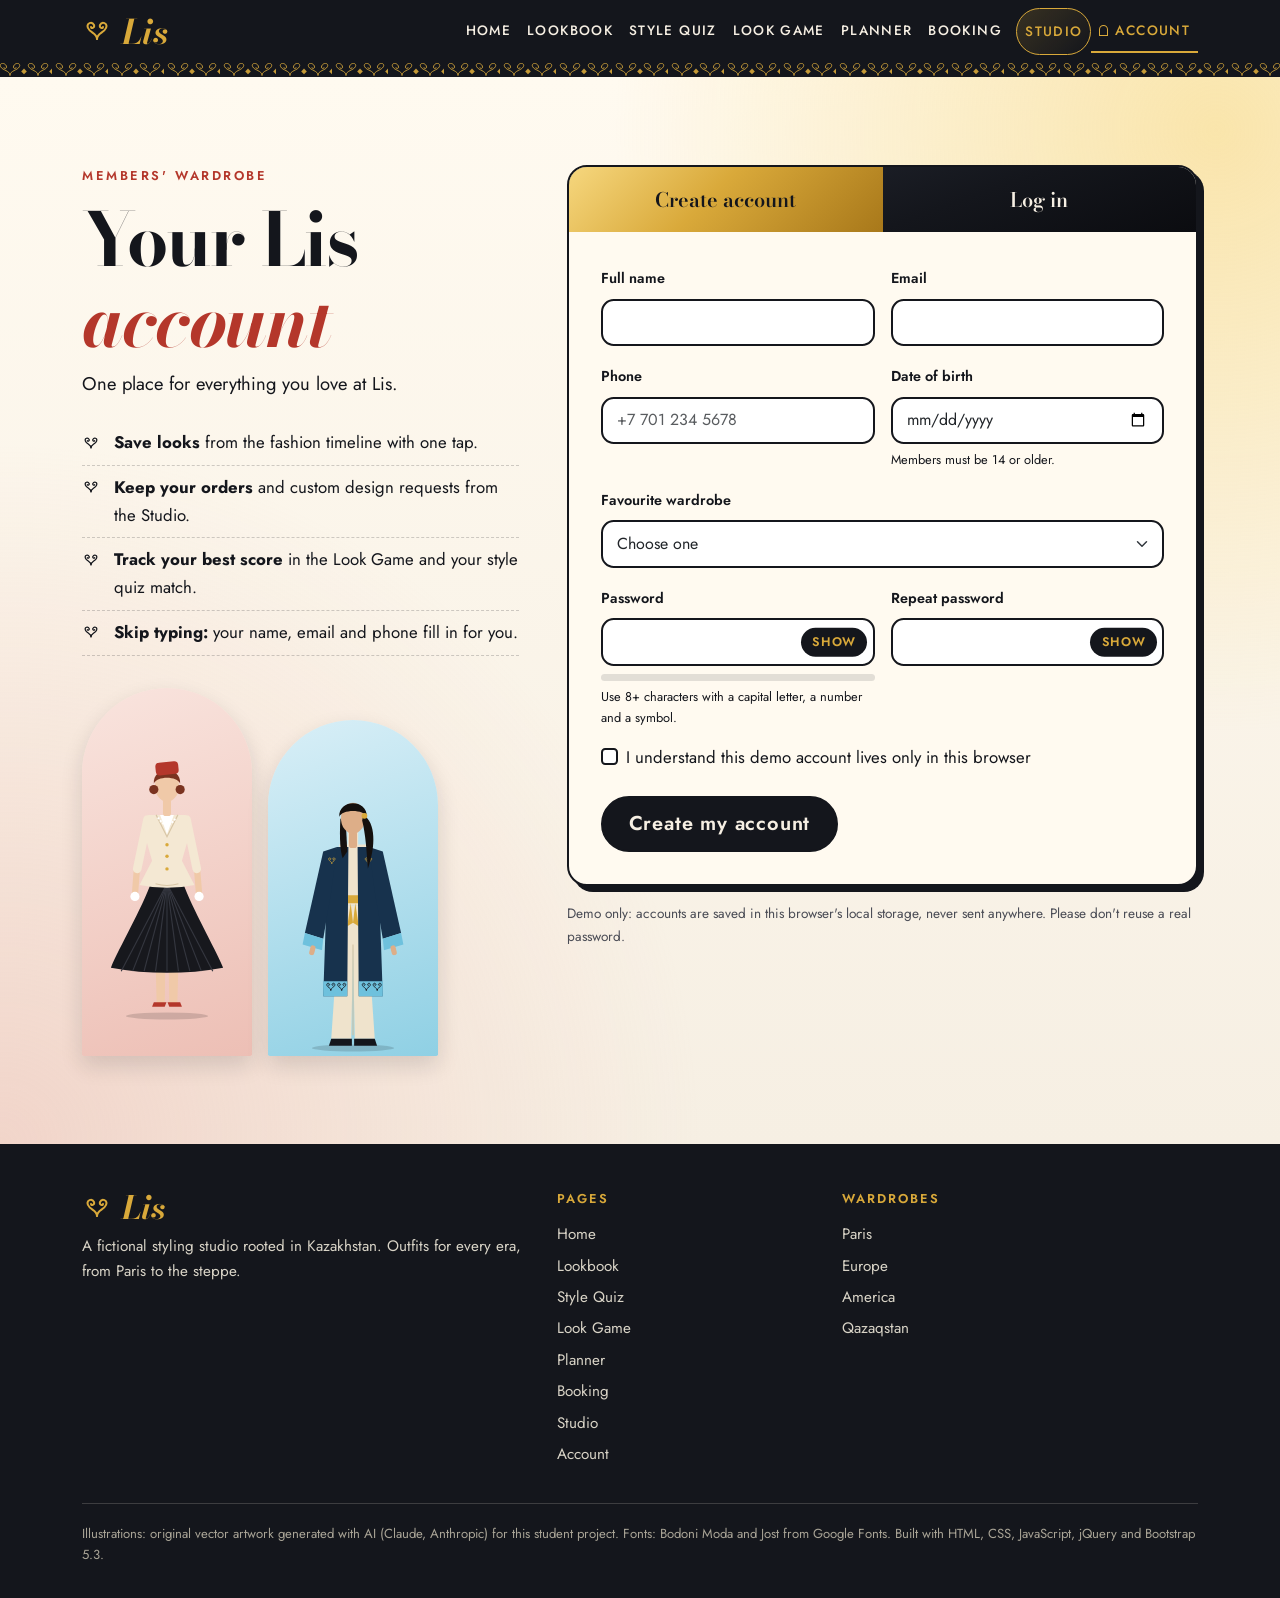
==== account.html @ c4b795a5 "Add files via upload endterm" ====
<!DOCTYPE html>
<html lang="en">
<head>
  <meta charset="UTF-8">
  <meta name="viewport" content="width=device-width, initial-scale=1">
  <title>Lis | Your account</title>
  <meta name="description" content="Create a Lis account to save looks, keep your orders and design requests, and track your best game score.">
  <link rel="icon" href="img/mark-gold.svg" type="image/svg+xml">
  <link rel="preconnect" href="https://fonts.googleapis.com">
  <link rel="preconnect" href="https://fonts.gstatic.com" crossorigin>
  <link href="https://fonts.googleapis.com/css2?family=Bodoni+Moda:ital,opsz,wght@0,6..96,500..800;1,6..96,500..800&family=Jost:wght@400;500;600&display=swap" rel="stylesheet">
  <link href="https://cdn.jsdelivr.net/npm/bootstrap@5.3.3/dist/css/bootstrap.min.css" rel="stylesheet">
  <link href="css/style.css" rel="stylesheet">
  <link href="css/lab.css" rel="stylesheet">
  <link href="css/studio.css" rel="stylesheet">
  <link href="css/account.css" rel="stylesheet">
</head>
<body>
  <a class="skip-link" href="#main">Skip to content</a>
  <header class="site-header">
    <nav class="navbar navbar-expand-xl" aria-label="Main navigation">
      <div class="container">
        <a class="navbar-brand brand" href="index.html" aria-label="Lis, home">
          <img src="img/mark-gold.svg" alt="" width="30" height="20">
          <span>Lis</span>
        </a>
        <button class="navbar-toggler" type="button" data-bs-toggle="collapse" data-bs-target="#siteMenu" aria-controls="siteMenu" aria-expanded="false" aria-label="Toggle navigation">
          <span class="navbar-toggler-icon"></span>
        </button>
        <div class="collapse navbar-collapse" id="siteMenu">
          <ul class="navbar-nav ms-auto">
          <li class="nav-item"><a class="nav-link" href="index.html">Home</a></li>
          <li class="nav-item"><a class="nav-link" href="lookbook.html">Lookbook</a></li>
          <li class="nav-item"><a class="nav-link" href="quiz.html">Style Quiz</a></li>
          <li class="nav-item"><a class="nav-link" href="game.html">Look Game</a></li>
          <li class="nav-item"><a class="nav-link" href="planner.html">Planner</a></li>
          <li class="nav-item"><a class="nav-link" href="booking.html">Booking</a></li>
          <li class="nav-item"><a class="nav-link nav-link--studio" href="studio.html">Studio</a></li>
          <li class="nav-item"><a class="nav-link nav-link--account active" href="account.html" aria-current="page">Account</a></li>
          </ul>
        </div>
      </div>
    </nav>
  </header>

  <main id="main">
    <!-- ============ GUEST VIEW: sign up / log in ============ -->
    <section id="guestView" class="section account-guest" aria-labelledby="guest-title" hidden>
      <div class="container">
        <div class="row gy-5 gx-lg-5 align-items-start">
          <div class="col-12 col-lg-5">
            <p class="eyebrow">Members' wardrobe</p>
            <h1 id="guest-title" class="page-head__title">Your Lis <em>account</em></h1>
            <p class="page-head__lead">One place for everything you love at Lis.</p>
            <ul class="perks">
              <li><strong>Save looks</strong> from the fashion timeline with one tap.</li>
              <li><strong>Keep your orders</strong> and custom design requests from the Studio.</li>
              <li><strong>Track your best score</strong> in the Look Game and your style quiz match.</li>
              <li><strong>Skip typing:</strong> your name, email and phone fill in for you.</li>
            </ul>
            <div class="guest-arches" aria-hidden="true">
              <figure class="arch arch--paris"><img src="img/paris-1950s.svg" alt="" width="220" height="510"></figure>
              <figure class="arch arch--kazakh"><img src="img/kazakh-modern.svg" alt="" width="220" height="510"></figure>
            </div>
          </div>

          <div class="col-12 col-lg-7">
            <div class="auth">
              <div class="auth__tabs" role="tablist" aria-label="Account">
                <button type="button" class="auth__tab is-active" id="tab-signup" role="tab" aria-selected="true" aria-controls="signupPanel">Create account</button>
                <button type="button" class="auth__tab" id="tab-login" role="tab" aria-selected="false" aria-controls="loginPanel" tabindex="-1">Log in</button>
              </div>

              <!-- Sign up -->
              <div id="signupPanel" class="auth__panel" role="tabpanel" aria-labelledby="tab-signup">
                <form id="signupForm" novalidate>
                  <p id="signupSummary" class="error-summary" role="alert" tabindex="-1"></p>
                  <div class="row g-3">
                    <div class="col-12 col-md-6">
                      <label for="suName" class="form-label">Full name</label>
                      <input id="suName" type="text" class="form-control" autocomplete="name" aria-describedby="suName-error">
                      <p id="suName-error" class="field-error"></p>
                    </div>
                    <div class="col-12 col-md-6">
                      <label for="suEmail" class="form-label">Email</label>
                      <input id="suEmail" type="email" class="form-control" autocomplete="email" aria-describedby="suEmail-error">
                      <p id="suEmail-error" class="field-error"></p>
                    </div>
                    <div class="col-12 col-md-6">
                      <label for="suPhone" class="form-label">Phone</label>
                      <input id="suPhone" type="tel" class="form-control" placeholder="+7 701 234 5678" autocomplete="tel" aria-describedby="suPhone-error">
                      <p id="suPhone-error" class="field-error"></p>
                    </div>
                    <div class="col-12 col-md-6">
                      <label for="suBirth" class="form-label">Date of birth</label>
                      <input id="suBirth" type="date" class="form-control" autocomplete="bday" aria-describedby="suBirth-hint suBirth-error">
                      <p id="suBirth-hint" class="field-hint">Members must be 14 or older.</p>
                      <p id="suBirth-error" class="field-error"></p>
                    </div>
                    <div class="col-12">
                      <label for="suWardrobe" class="form-label">Favourite wardrobe</label>
                      <select id="suWardrobe" class="form-select" aria-describedby="suWardrobe-error">
                        <option value="">Choose one</option>
                        <option value="paris">Paris</option>
                        <option value="europe">Europe</option>
                        <option value="america">America</option>
                        <option value="kazakh">Qazaqstan</option>
                      </select>
                      <p id="suWardrobe-error" class="field-error"></p>
                    </div>
                    <div class="col-12 col-md-6">
                      <label for="suPassword" class="form-label">Password</label>
                      <div class="pw">
                        <input id="suPassword" type="password" class="form-control" autocomplete="new-password" aria-describedby="pwMeterText suPassword-error">
                        <button type="button" class="pw__toggle" data-toggle-pw="suPassword" aria-label="Show password" aria-pressed="false">Show</button>
                      </div>
                      <div class="meter" aria-hidden="true"><span class="meter__bar" id="pwMeter"></span></div>
                      <p class="field-hint" id="pwMeterText">Use 8+ characters with a capital letter, a number and a symbol.</p>
                      <p id="suPassword-error" class="field-error"></p>
                    </div>
                    <div class="col-12 col-md-6">
                      <label for="suConfirm" class="form-label">Repeat password</label>
                      <div class="pw">
                        <input id="suConfirm" type="password" class="form-control" autocomplete="new-password" aria-describedby="suConfirm-error">
                        <button type="button" class="pw__toggle" data-toggle-pw="suConfirm" aria-label="Show repeated password" aria-pressed="false">Show</button>
                      </div>
                      <p id="suConfirm-error" class="field-error"></p>
                    </div>
                    <div class="col-12">
                      <div class="form-check">
                        <input id="suTerms" type="checkbox" class="form-check-input" aria-describedby="suTerms-error">
                        <label for="suTerms" class="form-check-label">I understand this demo account lives only in this browser</label>
                      </div>
                      <p id="suTerms-error" class="field-error"></p>
                    </div>
                  </div>
                  <button type="submit" class="btn btn-lis btn-lis--shine btn-lg quiz__submit">Create my account</button>
                </form>
              </div>

              <!-- Log in -->
              <div id="loginPanel" class="auth__panel" role="tabpanel" aria-labelledby="tab-login" hidden>
                <form id="loginForm" novalidate>
                  <div class="mb-3">
                    <label for="liEmail" class="form-label">Email</label>
                    <input id="liEmail" type="email" class="form-control" autocomplete="email" aria-describedby="liEmail-error">
                    <p id="liEmail-error" class="field-error"></p>
                  </div>
                  <div class="mb-3">
                    <label for="liPassword" class="form-label">Password</label>
                    <div class="pw">
                      <input id="liPassword" type="password" class="form-control" autocomplete="current-password" aria-describedby="liPassword-error">
                      <button type="button" class="pw__toggle" data-toggle-pw="liPassword" aria-label="Show password" aria-pressed="false">Show</button>
                    </div>
                    <p id="liPassword-error" class="field-error"></p>
                  </div>
                  <button type="submit" class="btn btn-lis btn-lg">Log in</button>
                  <p class="field-hint mt-3 mb-0">No account yet? <button type="button" class="link-btn" id="toSignup">Create one in a minute</button>.</p>
                </form>
              </div>
            </div>
            <p class="demo-note">Demo only: accounts are saved in this browser's local storage, never sent anywhere. Please don't reuse a real password.</p>
          </div>
        </div>
      </div>
    </section>

    <!-- ============ MEMBER VIEW: dashboard ============ -->
    <div id="memberView" hidden>
      <section class="page-head member-head">
        <div class="container">
          <div class="row align-items-end gy-4">
            <div class="col-12 col-md-8">
              <p class="eyebrow" id="memberSince"></p>
              <h1 class="page-head__title">Salem, <em id="memberName"></em></h1>
              <p class="page-head__lead" id="memberLead"></p>
            </div>
            <div class="col-12 col-md-4 text-md-end">
              <button type="button" class="btn btn-lis-outline" id="logoutBtn">Log out</button>
            </div>
          </div>
          <ul class="stats" id="stats" aria-label="Your numbers"></ul>
        </div>
      </section>

      <section class="section section--flush" aria-labelledby="saved-title">
        <div class="container">
          <header class="section__head d-flex flex-wrap justify-content-between align-items-end gap-3">
            <div>
              <p class="eyebrow">Saved looks</p>
              <h2 id="saved-title" class="section__title">Your wardrobe board</h2>
            </div>
            <a class="btn btn-lis-outline" href="lookbook.html#timeline">Find more looks</a>
          </header>
          <div id="savedGrid" class="row row-cols-2 row-cols-md-3 row-cols-xl-4 g-3 g-md-4"></div>
          <div id="savedEmpty" class="empty-state" hidden>
            <img src="img/ornament-ink.svg" alt="" width="120" height="14">
            <h3 class="empty-state__title">No saved looks yet</h3>
            <p>Tap &ldquo;Save look&rdquo; on any card in the fashion timeline and it lands here.</p>
            <a class="btn btn-lis" href="lookbook.html#timeline">Open the timeline</a>
          </div>
        </div>
      </section>

      <section class="section section--tint" aria-labelledby="history-title">
        <div class="container">
          <header class="section__head">
            <p class="eyebrow">Studio history</p>
            <h2 id="history-title" class="section__title">Orders and design requests</h2>
          </header>
          <div class="row gy-4 gx-lg-5">
            <div class="col-12 col-lg-6">
              <h3 class="list-title">Orders <span class="column__count" id="ordersCount">0</span></h3>
              <ul class="records" id="ordersList"></ul>
              <p class="records__empty" id="ordersEmpty">No orders yet. <a href="studio.html#shop">Visit the Studio shop</a>.</p>
            </div>
            <div class="col-12 col-lg-6">
              <h3 class="list-title">Design requests <span class="column__count" id="requestsCount">0</span></h3>
              <ul class="records" id="requestsList"></ul>
              <p class="records__empty" id="requestsEmpty">No design requests yet. <a href="studio.html#commission">Commission a piece</a>.</p>
            </div>
          </div>
        </div>
      </section>

      <section class="section" aria-labelledby="profile-title">
        <div class="container">
          <div class="row gy-4 gx-lg-5">
            <div class="col-12 col-lg-5">
              <p class="eyebrow">Profile</p>
              <h2 id="profile-title" class="section__title">Your details</h2>
              <p>These fill in the Studio forms for you. Your email is your login and cannot be changed.</p>
            </div>
            <div class="col-12 col-lg-7">
              <form id="profileForm" class="quiz" novalidate>
                <div class="row g-3">
                  <div class="col-12 col-md-6">
                    <label for="pfName" class="form-label">Full name</label>
                    <input id="pfName" type="text" class="form-control" autocomplete="name" aria-describedby="pfName-error">
                    <p id="pfName-error" class="field-error"></p>
                  </div>
                  <div class="col-12 col-md-6">
                    <label for="pfEmail" class="form-label">Email</label>
                    <input id="pfEmail" type="email" class="form-control" readonly>
                  </div>
                  <div class="col-12 col-md-6">
                    <label for="pfPhone" class="form-label">Phone</label>
                    <input id="pfPhone" type="tel" class="form-control" autocomplete="tel" aria-describedby="pfPhone-error">
                    <p id="pfPhone-error" class="field-error"></p>
                  </div>
                  <div class="col-12 col-md-6">
                    <label for="pfWardrobe" class="form-label">Favourite wardrobe</label>
                    <select id="pfWardrobe" class="form-select" aria-describedby="pfWardrobe-error">
                      <option value="paris">Paris</option>
                      <option value="europe">Europe</option>
                      <option value="america">America</option>
                      <option value="kazakh">Qazaqstan</option>
                    </select>
                    <p id="pfWardrobe-error" class="field-error"></p>
                  </div>
                </div>
                <button type="submit" class="btn btn-lis quiz__submit">Save changes</button>
                <p id="profileSaved" class="form-success" role="status"></p>
              </form>
            </div>
          </div>
        </div>
      </section>
    </div>
  </main>

  <footer class="site-footer">
    <div class="container">
      <div class="row g-4">
        <div class="col-12 col-md-5">
          <p class="footer-brand"><img src="img/mark-gold.svg" alt="" width="30" height="20"> Lis</p>
          <p class="footer-text">A fictional styling studio rooted in Kazakhstan. Outfits for every era, from Paris to the steppe.</p>
        </div>
        <div class="col-6 col-md-3">
          <h2 class="footer-title">Pages</h2>
          <ul class="footer-links"><li><a href="index.html">Home</a></li><li><a href="lookbook.html">Lookbook</a></li><li><a href="quiz.html">Style Quiz</a></li><li><a href="game.html">Look Game</a></li><li><a href="planner.html">Planner</a></li><li><a href="booking.html">Booking</a></li><li><a href="studio.html">Studio</a></li><li><a href="account.html">Account</a></li></ul>
        </div>
        <div class="col-6 col-md-4">
          <h2 class="footer-title">Wardrobes</h2>
          <ul class="footer-links">
            <li><a href="lookbook.html#paris">Paris</a></li>
            <li><a href="lookbook.html#europe">Europe</a></li>
            <li><a href="lookbook.html#america">America</a></li>
            <li><a href="lookbook.html#kazakh">Qazaqstan</a></li>
          </ul>
        </div>
      </div>
      <p class="footer-credits">Illustrations: original vector artwork generated with AI (Claude, Anthropic) for this student project. Fonts: Bodoni Moda and Jost from Google Fonts. Built with HTML, CSS, JavaScript, jQuery and Bootstrap 5.3.</p>
    </div>
  </footer>
  <script src="https://code.jquery.com/jquery-3.7.1.min.js"></script>
  <script src="https://cdn.jsdelivr.net/npm/bootstrap@5.3.3/dist/js/bootstrap.bundle.min.js"></script>
  <script src="js/site.js"></script>
  <script src="js/validate.js"></script>
  <script src="js/looks-data.js"></script>
  <script src="js/account.js"></script>
</body>
</html>
---- css/style.css ----
:root {
  --ink: #14161c;
  --paper: #f6efe3;
  --cream: #fffaf0;
  --gold: #d9a93a;
  --gold-deep: #b98a1e;
  --sky: #6ec1dd;
  --red: #b4372b;
  --paris: #edbfb5;
  --paris-tint: #f9e4de;
  --europe: #c9c5e6;
  --europe-tint: #e8e6f6;
  --america: #f2c75c;
  --america-tint: #fbeab8;
  --kazakh: #8fd0e4;
  --kazakh-tint: #d9eff7;
  --font-display: "Bodoni Moda", Georgia, "Times New Roman", serif;
  --font-body: "Jost", system-ui, -apple-system, "Segoe UI", sans-serif;
  --radius: 1.25rem;
  --shadow: 0 0.6rem 1.4rem rgba(20, 22, 28, 0.14);
  --header-h: 4.4rem;
}

html {
  scroll-behavior: smooth;
  scroll-padding-top: var(--header-h);
}

body {
  margin: 0;
  background: var(--paper);
  color: var(--ink);
  font-family: var(--font-body);
  font-size: 1.05rem;
  line-height: 1.65;
  overflow-x: hidden;
}

img {
  max-width: 100%;
  height: auto;
}

h1, h2, h3, h4 {
  color: inherit;
  font-family: var(--font-display);
  line-height: 1.1;
  font-weight: 600;
}

.skip-link {
  position: absolute;
  left: -999px;
  top: 0;
  z-index: 100;
  background: var(--gold);
  color: var(--ink);
  padding: 0.6rem 1rem;
}

.skip-link:focus {
  left: 0;
}

.site-header {
  position: sticky;
  top: 0;
  z-index: 50;
  background: var(--ink);
}

.site-header::after {
  content: "";
  display: block;
  height: 14px;
  background: url("../img/ornament-gold.svg") repeat-x center / auto 14px;
  opacity: 0.9;
}

.navbar {
  padding-block: 0.5rem;
}

.brand {
  display: flex;
  align-items: center;
  gap: 0.6rem;
  color: var(--gold);
  font-family: var(--font-display);
  font-size: 2.1rem;
  font-weight: 700;
  font-style: italic;
  line-height: 1;
  text-decoration: none;
}

.brand:hover {
  color: #f0c85a;
}

.navbar-toggler {
  border: 1px solid rgba(246, 239, 227, 0.45);
  padding: 0.35rem 0.6rem;
}

.navbar-toggler:focus {
  box-shadow: 0 0 0 0.2rem rgba(217, 169, 58, 0.5);
}

.navbar-toggler-icon {
  filter: invert(1);
}

.navbar .nav-link {
  color: var(--paper);
  font-weight: 500;
  font-size: 0.85rem;
  letter-spacing: 0.1em;
  text-transform: uppercase;
  padding: 0.7rem 0;
}

.navbar .nav-link:hover,
.navbar .nav-link.active {
  color: var(--gold);
}

.btn-lis,
.btn-lis-outline {
  border-radius: 999px;
  padding: 0.7rem 1.6rem;
  font-weight: 600;
  letter-spacing: 0.04em;
  transition: transform 0.2s, background 0.2s, color 0.2s, border-color 0.2s;
}

.btn-lis {
  background: var(--ink);
  border: 2px solid var(--ink);
  color: var(--paper);
}

.btn-lis:hover,
.btn-lis:focus-visible {
  background: var(--red);
  border-color: var(--red);
  color: #fff;
  transform: translateY(-2px);
}

.btn-lis--gold {
  background: var(--gold);
  border-color: var(--gold);
  color: var(--ink);
}

.btn-lis--gold:hover,
.btn-lis--gold:focus-visible {
  background: var(--paper);
  border-color: var(--paper);
  color: var(--ink);
}

.btn-lis-outline {
  background: transparent;
  border: 2px solid var(--ink);
  color: var(--ink);
}

.btn-lis-outline:hover {
  background: var(--ink);
  border-color: var(--ink);
  color: var(--gold);
}

.btn-check:checked + .btn-lis-outline {
  background: var(--ink);
  border-color: var(--ink);
  color: var(--gold);
}

.btn-check:focus-visible + .btn-lis-outline {
  outline: 3px solid var(--gold);
  outline-offset: 2px;
}

.eyebrow {
  margin-bottom: 0.8rem;
  color: var(--red);
  font-size: 0.8rem;
  font-weight: 600;
  letter-spacing: 0.2em;
  text-transform: uppercase;
}

.eyebrow--gold {
  color: var(--gold);
}

.hero {
  padding-block: 2.5rem 3rem;
  overflow: hidden;
  background:
    radial-gradient(circle at 88% 18%, #fbe3a8 0, transparent 38%),
    radial-gradient(circle at 4% 92%, #dcecf3 0, transparent 40%),
    var(--paper);
}

.hero__grid {
  display: grid;
  gap: 2rem;
}

.hero__title {
  margin-bottom: 1.2rem;
  font-size: clamp(2.7rem, 11vw, 5.6rem);
  font-weight: 700;
  letter-spacing: -0.02em;
}

.hero__title em {
  color: var(--red);
  font-style: italic;
}

.hero__lead {
  max-width: 34rem;
  font-size: 1.15rem;
}

.hero__actions {
  display: flex;
  flex-wrap: wrap;
  gap: 0.8rem;
  margin-top: 1.6rem;
}

.hero__stack {
  display: flex;
  align-items: flex-end;
  justify-content: center;
  padding-block: 1.5rem 0.5rem;
}

.hero__card {
  --lift: 1.2rem;
  flex: 0 1 36%;
  margin-inline: -0.7rem;
  animation: drift 6s ease-in-out infinite;
}

.hero__card--left {
  rotate: -6deg;
  translate: 0 var(--lift);
  animation-delay: -2s;
}

.hero__card--mid {
  --lift: 0rem;
  flex-basis: 42%;
  z-index: 2;
  animation-delay: -4s;
}

.hero__card--right {
  rotate: 6deg;
  translate: 0 var(--lift);
}

@keyframes drift {
  0%, 100% { translate: 0 var(--lift); }
  50% { translate: 0 calc(var(--lift) - 0.7rem); }
}

.arch {
  --panel: var(--paris);
  position: relative;
  display: block;
  margin: 0;
  padding: 10% 5% 0;
  overflow: hidden;
  background: var(--panel);
  border-radius: 999px 999px var(--radius) var(--radius);
  box-shadow: var(--shadow);
}

.arch img {
  display: block;
  width: 100%;
  height: auto;
  transition: transform 0.35s ease;
}

.arch--paris { --panel: var(--paris); }
.arch--europe { --panel: var(--europe); }
.arch--america { --panel: var(--america); }
.arch--kazakh { --panel: var(--kazakh); }

.sticker {
  display: none;
  position: absolute;
  left: 50%;
  bottom: 0.6rem;
  translate: -50% 0;
  padding: 0.25rem 0.7rem;
  background: var(--ink);
  border-radius: 999px;
  color: var(--paper);
  font-size: 0.62rem;
  letter-spacing: 0.12em;
  text-transform: uppercase;
  white-space: nowrap;
}

.ticker {
  overflow: hidden;
  background: var(--ink);
  border-block: 3px solid var(--gold);
  color: var(--paper);
}

.ticker__track {
  display: flex;
  align-items: center;
  width: max-content;
  padding-block: 0.8rem;
  animation: ticker 45s linear infinite;
}

.ticker__track > * {
  flex: none;
  margin-right: 1.6rem;
}

.ticker span {
  font-family: var(--font-display);
  font-size: 1.6rem;
  font-style: italic;
  letter-spacing: 0.12em;
  text-transform: uppercase;
  white-space: nowrap;
}

.ticker img {
  width: 30px;
  height: 20px;
}

@keyframes ticker {
  to { translate: -50% 0; }
}

.section {
  padding-block: clamp(3rem, 7vw, 5.5rem);
}

.section--tint {
  background: var(--cream);
  border-block: 1px solid rgba(20, 22, 28, 0.08);
}

.section--flush {
  padding-top: 0;
}

.section__head {
  margin-bottom: 2rem;
}

.section__title {
  font-size: clamp(2rem, 6vw, 3.2rem);
  font-weight: 700;
}

.wardrobe {
  height: 100%;
  background: transparent;
  border: 0;
}

.wardrobe .card-body {
  padding: 1.2rem 0.2rem 0;
}

.wardrobe__title {
  font-size: 1.7rem;
  font-weight: 700;
}

.wardrobe__text {
  color: #3b3d46;
  font-size: 1rem;
}

.wardrobe__link {
  border-bottom: 2px solid var(--gold);
  color: var(--ink);
  font-weight: 600;
  text-decoration: none;
}

.wardrobe__link:hover {
  border-color: var(--red);
  color: var(--red);
}

.wardrobe:hover .arch img,
.look:hover .arch img {
  transform: translateY(-8px) scale(1.04);
}

.steps {
  display: grid;
  gap: 1.4rem;
  margin: 0;
  padding: 0;
  list-style: none;
  counter-reset: step;
}

.steps__item {
  counter-increment: step;
  padding: 1.6rem;
  background: var(--paper);
  border: 2px solid var(--ink);
  border-radius: var(--radius);
  transition: transform 0.25s, box-shadow 0.25s;
}

.steps__item::before {
  content: counter(step, decimal-leading-zero);
  display: block;
  margin-bottom: 0.6rem;
  color: var(--red);
  font-family: var(--font-display);
  font-size: 3.4rem;
  font-weight: 700;
  line-height: 1;
}

.steps__item:hover {
  transform: translate(-4px, -4px);
  box-shadow: 6px 6px 0 var(--ink);
}

.steps__item h3 {
  font-size: 1.5rem;
}

.steps__item p {
  margin: 0;
}

.spotlight {
  position: relative;
  padding-block: clamp(4rem, 9vw, 7rem);
  background: var(--ink);
  color: var(--paper);
}

.spotlight::before,
.spotlight::after {
  content: "";
  position: absolute;
  left: 0;
  right: 0;
  height: 22px;
  background: url("../img/ornament-gold.svg") repeat-x center / auto 22px;
}

.spotlight::before { top: 0.8rem; }
.spotlight::after { bottom: 0.8rem; }

.spotlight__title {
  margin-bottom: 1rem;
  color: var(--gold);
  font-size: clamp(2rem, 6vw, 3.4rem);
  font-weight: 700;
}

.spotlight__figs {
  display: flex;
  justify-content: center;
  gap: 1rem;
}

.spotlight__figs .arch {
  flex: 1 1 0;
  max-width: 230px;
}

.spotlight__figs .arch:nth-child(2) {
  margin-top: 2.2rem;
}

.cta {
  padding-block: clamp(3rem, 7vw, 5rem);
  background: var(--sky);
  text-align: center;
}

.cta__title {
  font-size: clamp(2rem, 6vw, 3.4rem);
  font-weight: 700;
}

.cta__text {
  max-width: 30rem;
  margin: 0.8rem auto 1.6rem;
}

.site-footer {
  padding-block: 3rem 2rem;
  background: var(--ink);
  color: #d9d4c7;
  font-size: 0.95rem;
}

.footer-brand {
  display: flex;
  align-items: center;
  gap: 0.6rem;
  margin-bottom: 0.6rem;
  color: var(--gold);
  font-family: var(--font-display);
  font-size: 2rem;
  font-style: italic;
  font-weight: 700;
  line-height: 1;
}

.footer-title {
  margin-bottom: 0.8rem;
  color: var(--gold);
  font-family: var(--font-body);
  font-size: 0.8rem;
  font-weight: 600;
  letter-spacing: 0.16em;
  text-transform: uppercase;
}

.footer-links {
  margin: 0;
  padding: 0;
  list-style: none;
}

.footer-links a {
  display: inline-block;
  padding: 0.2rem 0;
  color: #d9d4c7;
  text-decoration: none;
}

.footer-links a:hover {
  color: var(--gold);
}

.footer-credits {
  margin: 2rem 0 0;
  padding-top: 1.2rem;
  border-top: 1px solid rgba(246, 239, 227, 0.18);
  color: #a9a496;
  font-size: 0.82rem;
}

.page-head {
  padding-block: clamp(2.5rem, 7vw, 4.5rem) 2rem;
  background: linear-gradient(180deg, var(--cream), var(--paper));
}

.page-head__title {
  font-size: clamp(2.4rem, 9vw, 4.6rem);
  font-weight: 700;
  letter-spacing: -0.02em;
}

.page-head__lead {
  max-width: 36rem;
  font-size: 1.15rem;
}

.region-nav {
  padding-block: 0.8rem;
  background: rgba(246, 239, 227, 0.95);
  border-block: 1px solid rgba(20, 22, 28, 0.12);
}

.region-nav .nav {
  gap: 0.5rem;
}

.region-nav .nav-link {
  padding: 0.3rem 1.1rem;
  border: 2px solid var(--ink);
  border-radius: 999px;
  color: var(--ink);
  font-size: 0.95rem;
  font-weight: 600;
}

.region-nav .nav-link:hover {
  background: var(--ink);
  color: var(--gold);
}

.region {
  --tint: var(--paris-tint);
  padding-block: clamp(3rem, 7vw, 5rem);
  background: var(--tint);
  scroll-margin-top: calc(var(--header-h) + 3.5rem);
}

.region--paris { --tint: var(--paris-tint); }
.region--europe { --tint: var(--europe-tint); }
.region--america { --tint: var(--america-tint); }
.region--kazakh { --tint: var(--kazakh-tint); }

.region__num {
  margin: 0;
  color: transparent;
  font-family: var(--font-display);
  font-size: 4.5rem;
  font-weight: 700;
  line-height: 1;
  -webkit-text-stroke: 2px var(--ink);
}

.region__title {
  font-size: clamp(2.4rem, 7vw, 3.8rem);
  font-weight: 700;
}

.look {
  height: 100%;
}

.look .arch {
  max-width: 270px;
  margin-inline: auto;
}

.look__body {
  padding: 1.1rem 0.2rem 0;
}

.look__decade {
  display: inline-block;
  margin-bottom: 0.6rem;
  padding: 0.2rem 0.8rem;
  background: var(--ink);
  border-radius: 999px;
  color: var(--gold);
  font-size: 0.75rem;
  font-weight: 600;
  letter-spacing: 0.16em;
  text-transform: uppercase;
}

.look__title {
  font-size: 1.6rem;
  font-weight: 700;
}

.look__sub {
  margin-top: 1rem;
  color: #4a4c55;
  font-family: var(--font-body);
  font-size: 0.78rem;
  font-weight: 600;
  letter-spacing: 0.16em;
  text-transform: uppercase;
}

.pieces {
  margin: 0 0 1rem;
  padding: 0;
  list-style: none;
}

.pieces li {
  position: relative;
  padding-left: 1.5rem;
  font-size: 0.98rem;
}

.pieces li::before {
  content: "";
  position: absolute;
  left: 0;
  top: 0.55rem;
  width: 0.9rem;
  height: 0.6rem;
  background: url("../img/mark-ink.svg") no-repeat center / contain;
}

.palette {
  display: flex;
  gap: 0.5rem;
  margin: 0;
  padding: 0;
  list-style: none;
}

.swatch {
  width: 2rem;
  height: 2rem;
  background: var(--c);
  border: 2px solid var(--ink);
  border-radius: 50%;
}

.table-responsive {
  border: 2px solid var(--ink);
  border-radius: var(--radius);
  background: var(--cream);
}

.lis-table {
  --bs-table-bg: transparent;
  margin: 0;
}

.lis-table caption {
  padding: 0.7rem 1rem;
  color: #4a4c55;
  font-size: 0.88rem;
}

.lis-table thead th {
  padding: 0.85rem 1rem;
  background: var(--ink);
  border: 0;
  color: var(--gold);
  font-family: var(--font-body);
  font-size: 0.78rem;
  letter-spacing: 0.1em;
  text-transform: uppercase;
  white-space: nowrap;
}

.lis-table tbody th,
.lis-table tbody td {
  padding: 0.8rem 1rem;
  border-color: rgba(20, 22, 28, 0.14);
  vertical-align: middle;
}

.lis-table tbody th {
  font-family: var(--font-display);
  font-size: 1.05rem;
  font-weight: 600;
  white-space: nowrap;
}

.lis-table tbody tr:nth-child(even) {
  background: rgba(217, 169, 58, 0.16);
}

.lis-table tbody tr:hover {
  background: rgba(180, 55, 43, 0.12);
}

.lis-accordion {
  --bs-accordion-bg: var(--paper);
  --bs-accordion-color: var(--ink);
  --bs-accordion-border-color: var(--ink);
  --bs-accordion-border-width: 2px;
  --bs-accordion-border-radius: var(--radius);
  --bs-accordion-inner-border-radius: calc(var(--radius) - 2px);
  --bs-accordion-active-bg: var(--gold);
  --bs-accordion-active-color: var(--ink);
  --bs-accordion-btn-focus-box-shadow: 0 0 0 0.25rem rgba(217, 169, 58, 0.5);
}

.lis-accordion .accordion-button {
  font-family: var(--font-display);
  font-size: 1.3rem;
  font-weight: 600;
}

.quiz {
  padding: 1.4rem;
  background: var(--cream);
  border: 2px solid var(--ink);
  border-radius: var(--radius);
  box-shadow: 6px 6px 0 var(--ink);
}

.quiz__group {
  margin: 0 0 1.6rem;
  padding: 0;
  border: 0;
}

.quiz__group legend {
  float: none;
  width: auto;
  margin-bottom: 0.7rem;
  padding: 0;
  font-family: var(--font-display);
  font-size: 1.35rem;
  font-weight: 600;
}

.form-label {
  font-size: 0.9rem;
  font-weight: 600;
}

.form-control,
.form-select {
  padding: 0.6rem 0.9rem;
  background-color: #fff;
  border: 2px solid var(--ink);
  border-radius: 0.8rem;
}

.form-control:focus,
.form-select:focus {
  border-color: var(--gold-deep);
  box-shadow: 0 0 0 0.25rem rgba(217, 169, 58, 0.4);
}

.form-check-input {
  border: 2px solid var(--ink);
}

.form-check-input:checked {
  background-color: var(--ink);
  border-color: var(--ink);
}

.form-check-input:focus {
  border-color: var(--gold-deep);
  box-shadow: 0 0 0 0.25rem rgba(217, 169, 58, 0.4);
}

.form-range::-webkit-slider-thumb { background: var(--red); }
.form-range::-moz-range-thumb { background: var(--red); }

.range-labels {
  display: flex;
  justify-content: space-between;
  color: #4a4c55;
  font-size: 0.85rem;
}

.pill-group {
  display: flex;
  flex-wrap: wrap;
  gap: 0.6rem;
}

.thanks {
  display: none;
  margin-bottom: 1.4rem;
  padding: 1rem 1.2rem;
  background: var(--gold);
  border: 2px solid var(--ink);
  border-radius: var(--radius);
}

.thanks:target {
  display: block;
}

.side {
  margin-bottom: 1.6rem;
  padding: 1.4rem;
  background: var(--paper);
  border: 2px solid var(--ink);
  border-radius: var(--radius);
}

.side__title {
  font-size: 1.7rem;
  font-weight: 700;
}

.side--dark {
  background: var(--ink);
  color: var(--paper);
}

.side--dark .side__title {
  color: var(--gold);
}

.next {
  padding-left: 1.2rem;
}

.side__link {
  color: var(--gold);
  font-weight: 600;
}

@media (min-width: 768px) {
  .hero {
    padding-block: 3.5rem 4rem;
  }

  .steps {
    grid-template-columns: repeat(3, 1fr);
    gap: 1.6rem;
  }

  .spotlight__figs {
    gap: 1.6rem;
  }

  .region-nav {
    position: sticky;
    top: var(--header-h);
    z-index: 40;
  }

  .quiz {
    padding: 2rem;
  }

  .sticker {
    display: block;
    font-size: 0.7rem;
    letter-spacing: 0.14em;
  }
}

@media (min-width: 992px) {
  .hero__grid {
    grid-template-columns: 1.05fr 0.95fr;
    align-items: center;
    gap: 3rem;
  }

  .region__intro {
    position: sticky;
    top: calc(var(--header-h) + 5rem);
  }
}

@media (min-width: 1200px) {
  .hero__card--mid {
    flex-basis: 40%;
  }

  .hero__card {
    flex-basis: 34%;
    margin-inline: -1rem;
  }

  .ticker span {
    font-size: 2rem;
  }
}

@media (prefers-reduced-motion: reduce) {
  *,
  *::before,
  *::after {
    animation: none !important;
    transition: none !important;
    scroll-behavior: auto !important;
  }
}

/* ---- Endterm: shared navigation polish ---- */
.navbar .nav-link:focus-visible,
.footer-links a:focus-visible,
.wardrobe__link:focus-visible,
.brand:focus-visible {
  outline: 3px solid var(--gold);
  outline-offset: 3px;
  border-radius: 0.4rem;
}

.navbar .nav-link--studio {
  color: var(--gold);
}

.navbar .nav-link--account::before {
  content: "";
  display: inline-block;
  width: 0.55rem;
  height: 0.7rem;
  margin-right: 0.45rem;
  border: 1.5px solid currentColor;
  border-radius: 999px 999px 0.15rem 0.15rem;
  vertical-align: -0.05rem;
}

.navbar .nav-link--account.is-member::before {
  background: var(--gold);
  border-color: var(--gold);
}

@media (min-width: 1200px) {
  .navbar .nav-link {
    padding-inline: 0.85rem;
  }

  .navbar .nav-link--studio {
    margin-left: 0.4rem;
    padding-inline: 1.1rem;
    border: 1.5px solid var(--gold);
    border-radius: 999px;
    background: linear-gradient(135deg, rgba(217, 169, 58, 0.18), rgba(217, 169, 58, 0));
    transition: background 0.25s, color 0.25s;
  }

  .navbar .nav-link--studio:hover,
  .navbar .nav-link--studio.active {
    background: linear-gradient(135deg, #f0c85a, var(--gold-deep));
    color: var(--ink);
    box-shadow: none;
  }
}

/* active page: gold bar on the left in the phone/tablet menu, underline on desktop */
@media (max-width: 1199.98px) {
  .navbar-collapse .navbar-nav {
    padding-block: 0.5rem 0.8rem;
  }

  .navbar .nav-link.active {
    padding-left: 0.8rem;
    box-shadow: inset 3px 0 0 var(--gold);
  }
}

@media (min-width: 1200px) {
  .navbar .nav-link.active:not(.nav-link--studio) {
    box-shadow: inset 0 -2px 0 var(--gold);
  }
}

/* back-to-top button and floating notification (created by site.js) */
.to-top {
  position: fixed;
  left: 1rem;
  bottom: 1rem;
  z-index: 44;
  width: 2.8rem;
  height: 2.8rem;
  background: var(--ink);
  border: 2px solid var(--gold);
  border-radius: 999px 999px 0.6rem 0.6rem;
  color: var(--gold);
  font-size: 1.2rem;
  line-height: 1;
  box-shadow: var(--shadow);
  transition: transform 0.2s;
}

.to-top:hover {
  transform: translateY(-3px);
}

.to-top:focus-visible {
  outline: 3px solid var(--gold);
  outline-offset: 3px;
}

.notice {
  display: none;
  position: sticky;
  top: calc(var(--header-h) + 14px);
  z-index: 45;
  background: linear-gradient(135deg, #f6d77e 0%, #d9a93a 45%, #a8781a 100%);
  border-bottom: 2px solid var(--ink);
  box-shadow: var(--shadow);
}

.notice--float {
  position: fixed;
  left: 0;
  right: 0;
  top: auto;
  bottom: 0;
  border-top: 2px solid var(--ink);
  border-bottom: 0;
}

.notice__inner {
  display: flex;
  align-items: center;
  justify-content: space-between;
  gap: 1rem;
  padding-block: 0.7rem;
}

.notice__text {
  margin: 0;
  font-weight: 600;
}

.notice__link {
  color: var(--ink);
  font-weight: 700;
  text-decoration: underline;
  text-underline-offset: 3px;
}

.notice__link:hover,
.notice__link:focus-visible {
  color: var(--red);
}

.notice__close {
  flex: none;
  width: 2.2rem;
  height: 2.2rem;
  background: var(--ink);
  border: 0;
  border-radius: 50%;
  color: var(--gold);
  font-size: 1.3rem;
  line-height: 1;
  transition: transform 0.2s;
}

.notice__close:hover { transform: rotate(90deg); }
.notice__close:focus-visible { outline: 3px solid var(--ink); outline-offset: 2px; }

/* ---- Endterm: home "New this season" ---- */
.season {
  background:
    radial-gradient(circle at 100% 0%, rgba(217, 169, 58, 0.25) 0, transparent 40%),
    linear-gradient(160deg, #262a35 0%, #14161c 60%, #0b0c10 100%);
  color: var(--paper);
}

.season .section__title {
  color: var(--gold);
}

.season-card {
  --card-grad: linear-gradient(160deg, #f9e4de 0%, #edbfb5 100%);
  display: flex;
  flex-direction: column;
  height: 100%;
  padding: 3rem 1.4rem 1.4rem;
  background: var(--card-grad);
  border: 2px solid var(--ink);
  border-radius: 999px 999px var(--radius) var(--radius);
  color: var(--ink);
  text-decoration: none;
  transition: transform 0.25s ease, box-shadow 0.25s ease;
}

.season-card--europe { --card-grad: linear-gradient(160deg, #e8e6f6 0%, #c9c5e6 100%); }
.season-card--america { --card-grad: linear-gradient(160deg, #fbeab8 0%, #f2c75c 100%); }
.season-card--kazakh { --card-grad: linear-gradient(160deg, #d9eff7 0%, #8fd0e4 100%); }

.season-card:hover,
.season-card:focus-visible {
  color: var(--ink);
  transform: translateY(-6px);
  box-shadow: 0 8px 0 var(--gold);
}

.season-card:focus-visible {
  outline: 3px solid var(--gold);
  outline-offset: 4px;
}

.season-card__num {
  align-self: center;
  margin-bottom: 1rem;
  color: transparent;
  font-family: var(--font-display);
  font-size: 3rem;
  font-weight: 700;
  line-height: 1;
  -webkit-text-stroke: 1.5px var(--ink);
}

.season-card__title {
  font-size: 1.5rem;
  font-weight: 700;
}

.season-card__go {
  margin-top: auto;
  padding-top: 0.6rem;
  font-weight: 600;
  border-top: 2px solid var(--ink);
}

.season__account {
  display: flex;
  flex-wrap: wrap;
  align-items: center;
  gap: 1rem;
  margin: 2.4rem 0 0;
  color: #e6e0d2;
}

/* soft gradient panels behind every arch illustration */
.arch--paris { background: linear-gradient(160deg, #f9e4de 0%, #edbfb5 100%); }
.arch--europe { background: linear-gradient(160deg, #e8e6f6 0%, #c9c5e6 100%); }
.arch--america { background: linear-gradient(160deg, #fbeab8 0%, #f2c75c 100%); }
.arch--kazakh { background: linear-gradient(160deg, #d9eff7 0%, #8fd0e4 100%); }
---- css/lab.css ----
.btn:disabled,
.btn.disabled {
  opacity: 0.45;
  cursor: not-allowed;
  box-shadow: none;
  transform: none;
}

.btn-lis:focus-visible,
.btn-lis-outline:focus-visible,
.form-control:focus-visible,
.form-select:focus-visible {
  outline: 3px solid var(--gold-deep);
  outline-offset: 2px;
}

.side__list {
  margin: 0;
  padding-left: 1.2rem;
}

.side__list li {
  margin-bottom: 0.6rem;
}

.game {
  padding: 1.4rem;
  background: var(--cream);
  border: 2px solid var(--ink);
  border-radius: var(--radius);
  box-shadow: 6px 6px 0 var(--ink);
}

.game__stats {
  display: flex;
  flex-wrap: wrap;
  gap: 0.6rem 1.8rem;
  margin-bottom: 1.2rem;
}

.game__stat {
  display: flex;
  align-items: center;
  gap: 0.5rem;
  margin: 0;
  font-size: 1.1rem;
}

.game__label {
  font-size: 0.75rem;
  font-weight: 600;
  letter-spacing: 0.14em;
  text-transform: uppercase;
}

.hearts {
  display: inline-flex;
  gap: 0.2rem;
}

.heart {
  color: var(--red);
  font-size: 1.5rem;
  line-height: 1;
}

.heart--empty {
  color: rgba(20, 22, 28, 0.2);
}

.game__cards {
  display: flex;
  justify-content: center;
  gap: 1rem;
}

.game__card {
  flex: 0 1 44%;
  max-width: 15rem;
}

.game__caption {
  padding: 0.5rem 0.6rem 0.8rem;
  font-size: 0.85rem;
  font-weight: 600;
  text-align: center;
}

.game__card.is-hidden-year .game__caption {
  color: var(--red);
}

.game__message {
  min-height: 3.2rem;
  margin: 1.2rem 0;
  padding: 0.7rem 1rem;
  border: 2px dashed var(--ink);
  border-radius: 0.8rem;
}

.game__message.is-success {
  background: #d8f0d2;
  border-style: solid;
}

.game__message.is-error {
  background: #f7d5cf;
  border-style: solid;
}

.game__message.is-warning {
  background: #fbeab8;
  border-style: solid;
}

.game__buttons {
  display: flex;
  flex-wrap: wrap;
  gap: 0.8rem;
}

.game__over {
  display: none;
  margin-top: 1.4rem;
  padding: 1.2rem;
  border: 2px solid var(--ink);
  border-radius: var(--radius);
}

.game__over.is-visible {
  display: block;
}

.game__over.is-win {
  background: var(--gold);
}

.game__over.is-loss {
  background: var(--ink);
  color: var(--cream);
}

.game__over-title {
  margin: 0 0 0.4rem;
  font-family: var(--font-display);
  font-size: 1.8rem;
}

.planner__bar {
  margin-bottom: 1.4rem;
  padding: 1.2rem;
  background: var(--cream);
  border: 2px solid var(--ink);
  border-radius: var(--radius);
}

.planner__progress {
  margin-top: 1.2rem;
}

.planner__progress-text {
  display: block;
  margin-bottom: 0.4rem;
  font-weight: 600;
}

.progress-lis {
  display: block;
  width: 100%;
  height: 1rem;
  overflow: hidden;
  border: 2px solid var(--ink);
  border-radius: 999px;
  background: #fff;
  appearance: none;
}

.progress-lis::-webkit-progress-bar {
  background: #fff;
}

.progress-lis::-webkit-progress-value {
  background: var(--gold);
}

.progress-lis::-moz-progress-bar {
  background: var(--gold);
}

.planner__pieces {
  margin: 0.6rem 0 0;
}

.planner__message {
  min-height: 3rem;
  margin: 0 0 1rem;
  padding: 0.7rem 1rem;
  border: 2px dashed var(--ink);
  border-radius: 0.8rem;
}

.planner__message:empty {
  display: none;
}

.planner__message.is-success {
  background: #d8f0d2;
  border-style: solid;
}

.planner__message.is-error {
  background: #f7d5cf;
  border-style: solid;
}

.planner__empty {
  display: none;
  padding: 1rem;
  text-align: center;
  background: #fbeab8;
  border: 2px solid var(--ink);
  border-radius: 0.8rem;
}

.planner__empty.is-visible {
  display: block;
}

.board {
  display: grid;
  gap: 1.2rem;
}

.column {
  padding: 1rem;
  background: var(--paper);
  border: 2px solid var(--ink);
  border-radius: var(--radius);
}

.column--doing {
  background: #fbeab8;
}

.column--done {
  background: #d9eff7;
}

.column__title {
  display: flex;
  justify-content: space-between;
  align-items: center;
  margin: 0 0 0.8rem;
  font-family: var(--font-display);
  font-size: 1.4rem;
}

.column__count {
  padding: 0.1rem 0.7rem;
  font-family: var(--font-body);
  font-size: 0.85rem;
  color: var(--cream);
  background: var(--ink);
  border-radius: 999px;
}

.column__list {
  display: grid;
  gap: 0.8rem;
}

.column__empty {
  margin: 0;
  padding: 1rem;
  text-align: center;
  border: 2px dashed rgba(20, 22, 28, 0.4);
  border-radius: 0.8rem;
}

.kcard {
  padding: 0.9rem;
  background: #fff;
  border: 2px solid var(--ink);
  border-left-width: 8px;
  border-radius: 0.8rem;
  transition: transform 0.2s, box-shadow 0.2s;
}

.kcard:hover {
  transform: translateY(-3px);
  box-shadow: 4px 4px 0 var(--ink);
}

.kcard--p1 {
  border-left-color: var(--red);
}

.kcard--p2 {
  border-left-color: var(--gold);
}

.kcard--p3 {
  border-left-color: var(--sky);
}

.kcard__title {
  margin: 0 0 0.5rem;
  font-family: var(--font-display);
  font-size: 1.15rem;
}

.kcard__meta {
  display: flex;
  flex-wrap: wrap;
  gap: 0.4rem;
  margin: 0 0 0.5rem;
}

.tag,
.prio {
  padding: 0.1rem 0.6rem;
  font-size: 0.75rem;
  font-weight: 600;
  border: 1.5px solid var(--ink);
  border-radius: 999px;
}

.tag--paris {
  background: var(--paris);
}

.tag--europe {
  background: var(--europe);
}

.tag--america {
  background: var(--america);
}

.tag--qazaqstan {
  background: var(--kazakh);
}

.kcard__details {
  margin: 0 0 0.7rem;
  font-size: 0.9rem;
}

.kcard__actions {
  display: flex;
  flex-wrap: wrap;
  gap: 0.5rem;
}

.kcard__btn {
  padding: 0.3rem 0.8rem;
  font-size: 0.85rem;
}

.error-summary {
  display: none;
  margin: 0 0 1rem;
  padding: 0.7rem 1rem;
  font-weight: 600;
  color: #7a1d14;
  background: #f7d5cf;
  border: 2px solid var(--red);
  border-radius: 0.8rem;
}

.error-summary.is-visible {
  display: block;
}

.field-error {
  margin: 0.3rem 0 0;
  font-size: 0.85rem;
  font-weight: 600;
  color: #9c2a1e;
}

.field-error:empty {
  display: none;
}

.field-hint {
  margin: 0.3rem 0 0;
  font-size: 0.8rem;
}

.form-control.is-invalid,
.form-select.is-invalid {
  border-color: var(--red);
  background-color: #fff5f3;
}

.form-control.is-valid,
.form-select.is-valid {
  border-color: #2f7d3a;
}

.quiz__submit {
  margin-top: 1.4rem;
}

.ticket {
  padding: 1.4rem;
  background: var(--cream);
  border: 2px solid var(--ink);
  border-radius: var(--radius);
  box-shadow: 6px 6px 0 var(--ink);
}

.ticket--preview {
  border-style: dashed;
}

.ticket__title {
  margin: 0 0 0.8rem;
  font-family: var(--font-display);
  font-size: 1.5rem;
}

.ticket__list {
  margin: 0;
  padding: 0;
  list-style: none;
}

.ticket__list li {
  padding: 0.4rem 0;
  border-bottom: 1px solid rgba(20, 22, 28, 0.2);
}

.ticket__label {
  display: inline-block;
  min-width: 5.5rem;
  font-size: 0.75rem;
  font-weight: 600;
  letter-spacing: 0.12em;
  text-transform: uppercase;
}

.ticket__total {
  margin: 0.8rem 0 0;
  font-size: 1.2rem;
}

.result {
  margin-top: 1.4rem;
}

.result .ticket {
  background: var(--gold);
}

.ticket__code {
  margin: 0 0 0.8rem;
  font-family: var(--font-display);
  font-size: 2rem;
  font-weight: 700;
  letter-spacing: 0.08em;
}

@media (min-width: 768px) {
  .board {
    grid-template-columns: repeat(3, minmax(0, 1fr));
    align-items: start;
  }

  .game {
    padding: 2rem;
  }
}

@media (min-width: 992px) {
  .ticket--preview {
    position: sticky;
    top: calc(var(--header-h) + 1rem);
  }
}

/* ---- Endterm: game score, multiplier, history note, rounds ---- */
.game {
  background:
    radial-gradient(circle at 100% 0%, rgba(246, 215, 126, 0.45) 0, transparent 40%),
    var(--cream);
}

.game__stat--score {
  position: relative;
}

.mult {
  padding: 0.05rem 0.55rem;
  background: rgba(20, 22, 28, 0.1);
  border-radius: 999px;
  font-size: 0.8rem;
  font-weight: 700;
  transition: background 0.25s, color 0.25s;
}

.mult.is-hot {
  background: linear-gradient(135deg, #f6d77e, #d9a93a 50%, #b4372b);
  color: #fff;
  animation: mult-glow 1.4s ease-in-out infinite;
}

@keyframes mult-glow {
  0%, 100% { box-shadow: 0 0 0 0 rgba(217, 169, 58, 0.6); }
  50% { box-shadow: 0 0 0 6px rgba(217, 169, 58, 0); }
}

.score-pop {
  position: absolute;
  top: 0;
  left: 3.8rem;
  color: #2f7d3a;
  font-family: var(--font-display);
  font-size: 1.3rem;
  font-weight: 700;
  pointer-events: none;
}

.score-pop--bad {
  color: var(--red);
}

.game__fact {
  display: none;
  margin: 0 0 1.2rem;
  padding: 0.9rem 1.1rem;
  background: linear-gradient(90deg, rgba(217, 169, 58, 0.28), rgba(217, 169, 58, 0.05));
  border-left: 4px solid var(--gold-deep);
  border-radius: 0 0.8rem 0.8rem 0;
}

.game__fact-label {
  margin: 0 0 0.2rem;
  font-size: 0.72rem;
  font-weight: 600;
  letter-spacing: 0.16em;
  text-transform: uppercase;
}

.game__save {
  font-weight: 600;
}

.game__save:empty {
  display: none;
}

.game__over.is-loss .game__save a {
  color: var(--gold);
}

.game__save a {
  color: var(--ink);
}

.rounds {
  display: grid;
  gap: 0.5rem;
  margin: 0;
  padding: 0;
  list-style: none;
  font-size: 0.9rem;
}

.round {
  padding: 0.5rem 0.7rem;
  border-radius: 0.6rem;
  border-left: 4px solid;
  background: rgba(246, 239, 227, 0.08);
}

.round--ok { border-color: #7fcf8a; }
.round--bad { border-color: #f08a7d; }

.rounds:not(:empty) + .rounds__empty {
  display: none;
}

.rounds__empty {
  margin: 0;
  color: #bdb7a8;
}

.btn:not(:disabled):active {
  transform: scale(0.98);
}
---- css/studio.css ----
/* ==========================================================
   Lis Studio (endterm): shop, bag, commission, lightbox
   Builds on the tokens in style.css
   ========================================================== */

:root {
  --grad-gold: linear-gradient(135deg, #f6d77e 0%, #d9a93a 45%, #a8781a 100%);
  --grad-ink: linear-gradient(160deg, #262a35 0%, #14161c 60%, #0b0c10 100%);
  --grad-cream: linear-gradient(180deg, #fffaf0 0%, #f6efe3 100%);
  --grad-paris: linear-gradient(160deg, #f9e4de 0%, #edbfb5 100%);
  --grad-europe: linear-gradient(160deg, #e8e6f6 0%, #c9c5e6 100%);
  --grad-america: linear-gradient(160deg, #fbeab8 0%, #f2c75c 100%);
  --grad-kazakh: linear-gradient(160deg, #d9eff7 0%, #8fd0e4 100%);
  --success: #2f7d3a;
  --success-tint: #d8f0d2;
}

.no-scroll {
  overflow: hidden;
}

/* ---------- gradient arch panels everywhere on this page ---------- */
.arch--paris { background: var(--grad-paris); }
.arch--europe { background: var(--grad-europe); }
.arch--america { background: var(--grad-america); }
.arch--kazakh { background: var(--grad-kazakh); }

/* ---------- buttons: gold shine ---------- */
.btn-lis--shine {
  position: relative;
  overflow: hidden;
  isolation: isolate;
}

.btn-lis--shine::after {
  content: "";
  position: absolute;
  inset: 0;
  z-index: -1;
  background: linear-gradient(110deg, transparent 30%, rgba(246, 215, 126, 0.55) 50%, transparent 70%);
  transform: translateX(-120%);
  transition: transform 0.6s ease;
}

.btn-lis--shine:hover::after,
.btn-lis--shine:focus-visible::after {
  transform: translateX(120%);
}

.btn-lis:active,
.btn-lis-outline:active {
  transform: translateY(0) scale(0.98);
}

.btn-lis-outline:focus-visible {
  background: var(--ink);
  color: var(--gold);
}

.btn-lis-outline.is-active {
  background: var(--ink);
  border-color: var(--ink);
  color: var(--gold);
}

/* ---------- page head ---------- */
.studio-head {
  background:
    radial-gradient(circle at 92% 10%, rgba(246, 215, 126, 0.55) 0, transparent 40%),
    radial-gradient(circle at 0% 100%, rgba(143, 208, 228, 0.45) 0, transparent 45%),
    var(--grad-cream);
}

.studio-head .page-head__title em {
  color: var(--red);
}

.studio-facts {
  display: grid;
  gap: 0.8rem;
  margin: 0;
  padding: 0;
  list-style: none;
}

.studio-facts li {
  display: flex;
  align-items: baseline;
  gap: 0.8rem;
  padding: 0.8rem 1.1rem;
  background: rgba(255, 250, 240, 0.7);
  border: 2px solid var(--ink);
  border-radius: 999px;
  font-weight: 500;
}

.studio-facts strong {
  min-width: 2.4rem;
  font-family: var(--font-display);
  font-size: 2rem;
  line-height: 1;
  background: var(--grad-gold);
  -webkit-background-clip: text;
  background-clip: text;
  color: transparent;
  -webkit-text-stroke: 0.5px var(--ink);
}

/* ---------- shop toolbar ---------- */
.shop-toolbar {
  margin-bottom: 2rem;
  padding: 1.2rem;
  background: var(--grad-cream);
  border: 2px solid var(--ink);
  border-radius: var(--radius);
}

.shop-toolbar legend {
  float: none;
  width: auto;
  margin-bottom: 0.5rem;
}

.shop-count {
  font-weight: 600;
  color: #4a4c55;
}

/* ---------- piece cards ---------- */
.piece {
  display: flex;
  flex-direction: column;
  height: 100%;
  padding: 0.9rem;
  background: var(--cream);
  border: 2px solid var(--ink);
  border-radius: calc(var(--radius) + 0.4rem);
  transition: transform 0.25s ease, box-shadow 0.25s ease;
}

.piece:hover,
.piece:focus-within {
  transform: translate(-3px, -3px);
  box-shadow: 6px 6px 0 var(--ink);
}

.piece__media {
  position: relative;
  display: block;
  width: 100%;
  padding: 0;
  background: none;
  border: 0;
  border-radius: 999px 999px var(--radius) var(--radius);
  cursor: zoom-in;
}

.piece__media .arch {
  max-width: 200px;
  margin-inline: auto;
  box-shadow: none;
}

.piece__media:hover .arch img,
.piece__media:focus-visible .arch img {
  transform: translateY(-6px) scale(1.04);
}

.piece__media:focus-visible {
  outline: 3px solid var(--gold-deep);
  outline-offset: 4px;
}

.piece__story-tag {
  position: absolute;
  left: 50%;
  bottom: 0.7rem;
  translate: -50% 0;
  padding: 0.2rem 0.8rem;
  background: var(--ink);
  border-radius: 999px;
  color: var(--paper);
  font-size: 0.7rem;
  font-weight: 600;
  letter-spacing: 0.12em;
  text-transform: uppercase;
  white-space: nowrap;
  opacity: 0.85;
  transition: opacity 0.2s, background 0.2s, color 0.2s;
}

.piece__media:hover .piece__story-tag,
.piece__media:focus-visible .piece__story-tag {
  opacity: 1;
  background: var(--gold);
  color: var(--ink);
}

.piece__body {
  display: flex;
  flex: 1;
  flex-direction: column;
  padding-top: 1rem;
}

.piece__meta {
  display: flex;
  flex-wrap: wrap;
  align-items: center;
  gap: 0.4rem;
  margin: 0 0 0.4rem;
}

.piece__meta .look__decade {
  margin: 0;
}

.piece__title {
  font-size: 1.3rem;
  font-weight: 700;
}

.piece__foot {
  display: flex;
  flex-wrap: wrap;
  align-items: center;
  justify-content: space-between;
  gap: 0.6rem;
  margin-top: auto;
  padding-top: 0.6rem;
}

.piece__price {
  margin: 0;
  font-family: var(--font-display);
  font-size: 1.35rem;
  font-weight: 700;
}

.piece__add {
  padding: 0.4rem 1rem;
}

/* ---------- empty state ---------- */
.empty-state {
  padding: 2.5rem 1.5rem;
  text-align: center;
  background:
    radial-gradient(circle at 50% 0%, rgba(246, 215, 126, 0.5) 0, transparent 60%),
    var(--cream);
  border: 2px dashed var(--ink);
  border-radius: var(--radius);
}

.empty-state img {
  margin-bottom: 1rem;
}

.empty-state__title {
  font-size: 1.7rem;
  font-weight: 700;
}

/* ---------- bag ---------- */
.bag {
  padding: 1.4rem;
  background: var(--grad-ink);
  border-radius: var(--radius);
  color: var(--paper);
  box-shadow: 6px 6px 0 var(--gold);
}

.bag__title {
  display: flex;
  align-items: center;
  justify-content: space-between;
  margin-bottom: 1rem;
  color: var(--gold);
  font-size: 1.7rem;
  font-weight: 700;
}

.bag__count {
  min-width: 2rem;
  padding: 0.1rem 0.6rem;
  background: var(--grad-gold);
  border-radius: 999px;
  color: var(--ink);
  font-family: var(--font-body);
  font-size: 1rem;
  text-align: center;
}

.bag__list {
  margin: 0;
  padding: 0;
  list-style: none;
}

.bag__item {
  display: flex;
  align-items: center;
  justify-content: space-between;
  gap: 0.8rem;
  padding: 0.6rem 0;
  border-bottom: 1px solid rgba(246, 239, 227, 0.18);
}

.bag__info {
  display: flex;
  flex-direction: column;
  min-width: 0;
}

.bag__name {
  font-weight: 500;
  line-height: 1.3;
}

.bag__price {
  color: var(--gold);
  font-size: 0.9rem;
}

.bag__empty {
  margin: 0 0 1rem;
  padding: 1rem;
  border: 1.5px dashed rgba(246, 239, 227, 0.4);
  border-radius: 0.8rem;
  color: #d9d4c7;
  text-align: center;
}

.qty {
  display: flex;
  flex: none;
  align-items: center;
  gap: 0.4rem;
}

.qty__btn {
  width: 2rem;
  height: 2rem;
  background: transparent;
  border: 1.5px solid var(--gold);
  border-radius: 50%;
  color: var(--gold);
  font-weight: 600;
  line-height: 1;
  transition: background 0.2s, color 0.2s;
}

.qty__btn:hover,
.qty__btn:focus-visible {
  background: var(--gold);
  color: var(--ink);
}

.qty__btn:focus-visible {
  outline: 2px solid var(--paper);
  outline-offset: 2px;
}

.qty__num {
  min-width: 1.2rem;
  text-align: center;
  font-weight: 600;
}

.bag__sums {
  margin: 1rem 0 0.6rem;
}

.bag__sums > div {
  display: flex;
  justify-content: space-between;
  gap: 1rem;
  padding: 0.25rem 0;
}

.bag__sums dt {
  font-weight: 400;
  color: #d9d4c7;
}

.bag__sums dd {
  margin: 0;
  text-align: right;
}

.bag__total {
  margin-top: 0.4rem;
  padding-top: 0.6rem !important;
  border-top: 1px solid var(--gold);
}

.bag__total dt,
.bag__total dd {
  color: var(--gold);
  font-family: var(--font-display);
  font-size: 1.4rem;
  font-weight: 700;
}

.bag__hint {
  min-height: 1.4rem;
  font-size: 0.9rem;
  color: var(--gold);
}

.bag .btn-lis {
  background: var(--grad-gold);
  border-color: var(--gold);
  color: var(--ink);
}

.bag .btn-lis:hover,
.bag .btn-lis:focus-visible {
  background: var(--paper);
  border-color: var(--paper);
  color: var(--ink);
}

.checkout {
  display: none;
  margin-top: 1.2rem;
  padding: 1.2rem;
  background: var(--cream);
  border-radius: 1rem;
  color: var(--ink);
}

.checkout__title {
  font-size: 1.3rem;
  font-weight: 700;
}

.checkout .btn-lis {
  background: var(--ink);
  border-color: var(--ink);
  color: var(--paper);
}

.checkout .btn-lis:hover,
.checkout .btn-lis:focus-visible {
  background: var(--red);
  border-color: var(--red);
  color: #fff;
}

.bag .result .ticket {
  color: var(--ink);
}

/* ---------- success ticket ---------- */
.ticket--success {
  background:
    radial-gradient(circle at 100% 0%, rgba(255, 250, 240, 0.6) 0, transparent 50%),
    var(--grad-gold);
  border-style: solid;
}

.ticket--success .ticket__title::before {
  content: "\2713";
  display: inline-grid;
  place-items: center;
  width: 1.8rem;
  height: 1.8rem;
  margin-right: 0.5rem;
  background: var(--ink);
  border-radius: 50%;
  color: var(--gold);
  font-family: var(--font-body);
  font-size: 1rem;
  vertical-align: middle;
}

/* ---------- commission section ---------- */
.commission {
  position: relative;
  background:
    radial-gradient(circle at 100% 0%, rgba(217, 169, 58, 0.25) 0, transparent 35%),
    var(--grad-ink);
  color: var(--paper);
}

.commission .section__title {
  color: var(--gold);
}

.commission__lead {
  max-width: 40rem;
  font-size: 1.1rem;
  color: #e6e0d2;
}

.request {
  color: var(--ink);
  box-shadow: 6px 6px 0 var(--gold);
}

.request__step {
  margin: 0 0 1.8rem;
  padding: 0 0 1.6rem;
  border: 0;
  border-bottom: 1px dashed rgba(20, 22, 28, 0.25);
}

.request__step legend {
  float: none;
  display: flex;
  align-items: center;
  gap: 0.7rem;
  width: auto;
  margin-bottom: 1rem;
  font-family: var(--font-display);
  font-size: 1.5rem;
  font-weight: 700;
}

.request__num {
  display: inline-grid;
  place-items: center;
  width: 2.2rem;
  height: 2.2rem;
  background: var(--grad-gold);
  border: 2px solid var(--ink);
  border-radius: 50%;
  font-family: var(--font-body);
  font-size: 1rem;
}

.designer-filter {
  margin-bottom: 1rem;
}

/* designer radio cards */
.designer {
  display: block;
  height: 100%;
  cursor: pointer;
}

.designer__input {
  position: absolute;
  opacity: 0;
  pointer-events: none;
}

.designer__card {
  position: relative;
  display: flex;
  align-items: center;
  gap: 0.9rem;
  height: 100%;
  padding: 0.8rem 2.4rem 0.8rem 0.8rem;
  background: #fff;
  border: 2px solid var(--ink);
  border-radius: 1rem;
  transition: transform 0.2s, box-shadow 0.2s, background 0.2s;
}

.designer:hover .designer__card {
  transform: translateY(-2px);
  box-shadow: 4px 4px 0 var(--ink);
}

.designer__input:focus-visible + .designer__card {
  outline: 3px solid var(--gold-deep);
  outline-offset: 3px;
}

.designer__input:checked + .designer__card {
  background: linear-gradient(135deg, #fffaf0 0%, #fbe3a8 100%);
  box-shadow: 4px 4px 0 var(--gold-deep);
}

.designer__mono {
  flex: none;
  display: grid;
  place-items: center;
  width: 3.2rem;
  height: 4rem;
  padding: 0.6rem 0 0;
  box-shadow: none;
  border: 1.5px solid var(--ink);
  font-family: var(--font-display);
  font-size: 1.2rem;
  font-style: italic;
  font-weight: 700;
}

.designer__text {
  display: flex;
  flex-direction: column;
  min-width: 0;
  line-height: 1.3;
}

.designer__name {
  font-family: var(--font-display);
  font-size: 1.15rem;
  font-weight: 700;
}

.designer__spec {
  font-size: 0.9rem;
}

.designer__meta {
  margin-top: 0.2rem;
  color: #4a4c55;
  font-size: 0.75rem;
  font-weight: 600;
  letter-spacing: 0.06em;
  text-transform: uppercase;
}

.designer__check {
  position: absolute;
  top: 0.6rem;
  right: 0.6rem;
  display: grid;
  place-items: center;
  width: 1.5rem;
  height: 1.5rem;
  border: 2px solid var(--ink);
  border-radius: 50%;
  color: transparent;
  font-size: 0.8rem;
  font-weight: 700;
  transition: background 0.2s, color 0.2s;
}

.designer__input:checked + .designer__card .designer__check {
  background: var(--ink);
  color: var(--gold);
}

#designerGrid.is-invalid .designer__card {
  border-color: var(--red);
}

/* upload dropzone */
.dropzone__input {
  position: absolute;
  width: 1px;
  height: 1px;
  overflow: hidden;
  clip: rect(0 0 0 0);
  white-space: nowrap;
}

.dropzone {
  display: flex;
  flex-direction: column;
  align-items: center;
  gap: 0.2rem;
  padding: 1.6rem 1rem;
  background:
    repeating-linear-gradient(135deg, rgba(217, 169, 58, 0.08) 0 12px, transparent 12px 24px),
    #fff;
  border: 2px dashed var(--ink);
  border-radius: 1rem;
  text-align: center;
  cursor: pointer;
  transition: background-color 0.2s, border-color 0.2s, transform 0.2s;
}

.dropzone:hover,
.dropzone.is-over {
  border-color: var(--gold-deep);
  background-color: #fffaf0;
  transform: translateY(-2px);
}

.dropzone__input:focus-visible + .dropzone {
  outline: 3px solid var(--gold-deep);
  outline-offset: 3px;
}

.dropzone.is-invalid {
  border-color: var(--red);
  background-color: #fff5f3;
}

.dropzone__icon {
  display: grid;
  place-items: center;
  width: 2.6rem;
  height: 2.6rem;
  margin-bottom: 0.3rem;
  background: var(--grad-gold);
  border: 2px solid var(--ink);
  border-radius: 50%;
  font-size: 1.3rem;
  line-height: 1;
}

.dropzone__sub {
  color: #4a4c55;
  font-size: 0.8rem;
}

.thumbs {
  display: flex;
  flex-wrap: wrap;
  gap: 0.8rem;
  margin: 0.8rem 0 0;
  padding: 0;
  list-style: none;
}

.thumbs__item {
  position: relative;
  width: 5.5rem;
  height: 7rem;
  overflow: hidden;
  border: 2px solid var(--ink);
  border-radius: 999px 999px 0.6rem 0.6rem;
}

.thumbs__item img {
  width: 100%;
  height: 100%;
  object-fit: cover;
}

.thumbs__remove {
  position: absolute;
  top: 50%;
  left: 50%;
  translate: -50% -50%;
  width: 2rem;
  height: 2rem;
  background: var(--ink);
  border: 0;
  border-radius: 50%;
  color: var(--gold);
  font-size: 1.1rem;
  line-height: 1;
  opacity: 0.85;
  transition: opacity 0.2s, transform 0.2s;
}

.thumbs__remove:hover,
.thumbs__remove:focus-visible {
  opacity: 1;
  transform: scale(1.1);
}

.thumbs__remove:focus-visible {
  outline: 2px solid var(--gold);
  outline-offset: 2px;
}

.form-check-input.is-invalid {
  border-color: var(--red);
}

.form-check-input.is-invalid ~ .form-check-label {
  color: #9c2a1e;
}

.estimate {
  background: var(--cream);
  color: var(--ink);
  box-shadow: 6px 6px 0 var(--gold);
}

.estimate .ticket__total strong {
  font-family: var(--font-display);
  font-size: 1.8rem;
}

.commission .result .ticket {
  color: var(--ink);
}

/* ---------- FAQ accordion (jQuery slideToggle) ---------- */
.lis-faq {
  display: grid;
  gap: 0.8rem;
  max-width: 52rem;
}

.lis-faq__item {
  background: var(--paper);
  border: 2px solid var(--ink);
  border-radius: var(--radius);
  overflow: hidden;
  transition: box-shadow 0.25s;
}

.lis-faq__item.is-open {
  box-shadow: 5px 5px 0 var(--gold);
}

.lis-faq__q {
  margin: 0;
}

.lis-faq__q button {
  display: flex;
  align-items: center;
  justify-content: space-between;
  gap: 1rem;
  width: 100%;
  padding: 1rem 1.2rem;
  background: none;
  border: 0;
  color: var(--ink);
  font-family: var(--font-display);
  font-size: 1.2rem;
  font-weight: 600;
  text-align: left;
}

.lis-faq__q button::after {
  content: "+";
  flex: none;
  display: grid;
  place-items: center;
  width: 2rem;
  height: 2rem;
  background: var(--grad-gold);
  border: 2px solid var(--ink);
  border-radius: 50%;
  font-family: var(--font-body);
  transition: transform 0.25s;
}

.lis-faq__item.is-open .lis-faq__q button::after {
  transform: rotate(45deg);
}

.lis-faq__q button:hover {
  background: rgba(217, 169, 58, 0.14);
}

.lis-faq__q button:focus-visible {
  outline: 3px solid var(--gold-deep);
  outline-offset: -3px;
}

.lis-faq__a {
  display: none;
  padding: 0 1.2rem 1rem;
}

.lis-faq__a p {
  margin: 0;
}

/* ---------- lightbox ---------- */
.lightbox {
  position: fixed;
  inset: 0;
  z-index: 1060;
  display: flex;
  align-items: center;
  justify-content: center;
  padding: 1rem;
  background: rgba(11, 12, 16, 0.78);
  backdrop-filter: blur(4px);
}

.lightbox[hidden] {
  display: none;
}

.lightbox__panel {
  position: relative;
  width: 100%;
  max-width: 46rem;
  max-height: calc(100vh - 2rem);
  overflow-y: auto;
  padding: 2rem 1.4rem 1.6rem;
  background: var(--grad-cream);
  border: 2px solid var(--ink);
  border-radius: var(--radius);
  box-shadow: 8px 8px 0 var(--gold);
}

.lightbox .arch {
  max-width: 200px;
  margin-inline: auto;
}

.lightbox__title {
  font-size: clamp(1.7rem, 5vw, 2.3rem);
  font-weight: 700;
}

.lightbox__price {
  font-family: var(--font-display);
  font-size: 1.6rem;
}

.lightbox__close {
  position: absolute;
  top: 0.8rem;
  right: 0.8rem;
  width: 2.4rem;
  height: 2.4rem;
  background: var(--ink);
  border: 0;
  border-radius: 50%;
  color: var(--gold);
  font-size: 1.4rem;
  line-height: 1;
  transition: transform 0.2s;
}

.lightbox__close:hover { transform: rotate(90deg); }
.lightbox__close:focus-visible { outline: 3px solid var(--gold-deep); outline-offset: 2px; }

/* ---------- floating bag button (phones and tablets) ---------- */
.bag-fab {
  position: fixed;
  right: 1rem;
  bottom: 1rem;
  z-index: 44;
  padding: 0.7rem 1.2rem;
  background: var(--grad-ink);
  border: 2px solid var(--gold);
  border-radius: 999px;
  box-shadow: var(--shadow);
  color: var(--gold);
  font-weight: 600;
  text-decoration: none;
  transition: transform 0.2s;
}

.bag-fab:hover,
.bag-fab:focus-visible {
  color: var(--gold);
  transform: translateY(-3px);
}

.bag-fab:focus-visible {
  outline: 3px solid var(--paper);
  outline-offset: 2px;
}

/* ---------- small phones: compact 2-column piece cards ---------- */
@media (max-width: 575.98px) {
  .piece { padding: 0.6rem; }
  .piece__title { font-size: 1.05rem; }
  .piece__price { font-size: 1.1rem; }
  .piece__add { width: 100%; padding-inline: 0.4rem; }
  .piece__story-tag { font-size: 0.58rem; padding-inline: 0.5rem; letter-spacing: 0.06em; }
  .piece__meta .tag { display: none; }
  .designer__card { padding-right: 2.2rem; }
}

/* ---------- responsive ---------- */
@media (min-width: 768px) {
  .shop-toolbar { padding: 1.4rem 1.6rem; }
  .lightbox__panel { padding: 2.4rem; }
}

@media (min-width: 992px) {
  .bag-fab { display: none; }

  .bag,
  .estimate {
    position: sticky;
    top: calc(var(--header-h) + 1.5rem);
  }

  .bag {
    max-height: calc(100vh - var(--header-h) - 3rem);
    overflow-y: auto;
  }
}

/* ---------- shared: text-style button ---------- */
.link-btn {
  padding: 0;
  background: none;
  border: 0;
  border-bottom: 2px solid var(--gold);
  color: var(--ink);
  font-weight: 600;
}

.link-btn:hover,
.link-btn:focus-visible {
  border-color: var(--red);
  color: var(--red);
}

.link-btn:focus-visible {
  outline: 2px solid var(--gold-deep);
  outline-offset: 2px;
}

/* ---------- style quiz: match result ---------- */
.legend-hint {
  font-family: var(--font-body);
  font-size: 0.85rem;
  font-weight: 400;
  color: #4a4c55;
}

.quiz__group .btn-check.is-invalid + .btn-lis-outline {
  border-color: var(--red);
  background: #fff5f3;
}

.quiz-result:empty {
  display: none;
}

.quiz-result {
  margin-bottom: 2rem;
  scroll-margin-top: calc(var(--header-h) + 1rem);
}

.match {
  display: grid;
  grid-template-columns: 7rem 1fr;
  gap: 1.2rem;
  padding: 1.4rem;
  background:
    radial-gradient(circle at 100% 0%, rgba(255, 250, 240, 0.7) 0, transparent 45%),
    var(--grad-gold);
  border: 2px solid var(--ink);
  border-radius: var(--radius);
  box-shadow: 6px 6px 0 var(--ink);
}

.match__fig {
  align-self: start;
  box-shadow: none;
  border: 2px solid var(--ink);
}

.match .eyebrow {
  color: var(--ink);
}

.match__title {
  font-size: clamp(1.6rem, 5vw, 2.3rem);
  font-weight: 700;
}

.match__title:focus {
  outline: none;
}

.match__title em {
  color: var(--red);
}

.match__meter {
  height: 0.7rem;
  margin: 0.6rem 0 0.4rem;
  overflow: hidden;
  background: rgba(20, 22, 28, 0.15);
  border-radius: 999px;
}

.match__bar {
  display: block;
  width: 0;
  height: 100%;
  background: var(--grad-ink);
  border-radius: 999px;
}

.match__percent {
  font-weight: 600;
}

.match__tip {
  padding: 0.6rem 0.8rem;
  background: rgba(255, 250, 240, 0.7);
  border-radius: 0.8rem;
}

.match__alt {
  font-size: 0.92rem;
}

.match__actions {
  display: flex;
  flex-wrap: wrap;
  align-items: center;
  gap: 0.8rem;
}

@media (min-width: 576px) {
  .match {
    grid-template-columns: 10rem 1fr;
    gap: 1.6rem;
  }
}
---- css/account.css ----
/* Lis account page */

.account-guest {
  background:
    radial-gradient(circle at 95% 5%, rgba(246, 215, 126, 0.6) 0, transparent 38%),
    radial-gradient(circle at 0% 100%, rgba(237, 191, 181, 0.55) 0, transparent 42%),
    var(--grad-cream);
}

.account-guest .page-head__title em,
.member-head .page-head__title em {
  color: var(--red);
}

.perks {
  margin: 1.4rem 0 2rem;
  padding: 0;
  list-style: none;
}

.perks li {
  position: relative;
  padding: 0.5rem 0 0.5rem 2rem;
  border-bottom: 1px dashed rgba(20, 22, 28, 0.2);
}

.perks li::before {
  content: "";
  position: absolute;
  left: 0;
  top: 0.95rem;
  width: 1.1rem;
  height: 0.75rem;
  background: url("../img/mark-ink.svg") no-repeat center / contain;
}

.guest-arches {
  display: none;
  gap: 1rem;
}

.guest-arches .arch {
  flex: 1 1 0;
  max-width: 170px;
}

.guest-arches .arch:nth-child(2) {
  margin-top: 2rem;
}

/* auth card with tabs */
.auth {
  overflow: hidden;
  background: var(--cream);
  border: 2px solid var(--ink);
  border-radius: var(--radius);
  box-shadow: 6px 6px 0 var(--ink);
}

.auth__tabs {
  display: grid;
  grid-template-columns: 1fr 1fr;
  background: var(--grad-ink);
}

.auth__tab {
  padding: 1rem;
  background: none;
  border: 0;
  color: var(--paper);
  font-family: var(--font-display);
  font-size: 1.25rem;
  font-weight: 600;
  transition: background 0.25s, color 0.25s;
}

.auth__tab:hover {
  color: var(--gold);
}

.auth__tab.is-active {
  background: var(--grad-gold);
  color: var(--ink);
}

.auth__tab:focus-visible {
  outline: 3px solid var(--paper);
  outline-offset: -5px;
}

.auth__panel {
  padding: 1.4rem;
}

.pw {
  position: relative;
}

.pw .form-control {
  padding-right: 4.6rem;
}

.pw__toggle {
  position: absolute;
  top: 50%;
  right: 0.45rem;
  translate: 0 -50%;
  padding: 0.25rem 0.7rem;
  background: var(--ink);
  border: 0;
  border-radius: 999px;
  color: var(--gold);
  font-size: 0.78rem;
  font-weight: 600;
  letter-spacing: 0.06em;
  text-transform: uppercase;
}

.pw__toggle:hover {
  background: var(--red);
  color: #fff;
}

.pw__toggle:focus-visible {
  outline: 3px solid var(--gold-deep);
  outline-offset: 2px;
}

/* Bootstrap draws its own icon for .is-invalid; keep the toggle readable */
.pw .form-control.is-invalid,
.pw .form-control.is-valid {
  background-image: none;
}

.meter {
  height: 0.45rem;
  margin-top: 0.5rem;
  overflow: hidden;
  background: rgba(20, 22, 28, 0.12);
  border-radius: 999px;
}

.meter__bar {
  display: block;
  width: 0;
  height: 100%;
  border-radius: 999px;
  transition: width 0.3s ease, background 0.3s ease;
}

.meter__bar.is-weak { background: var(--red); }
.meter__bar.is-fair { background: linear-gradient(90deg, var(--red), var(--gold)); }
.meter__bar.is-good { background: var(--grad-gold); }
.meter__bar.is-strong { background: linear-gradient(90deg, var(--gold), var(--success)); }

.demo-note {
  margin-top: 1rem;
  color: #4a4c55;
  font-size: 0.85rem;
}

/* member dashboard */
.member-head {
  background:
    radial-gradient(circle at 100% 0%, rgba(246, 215, 126, 0.55) 0, transparent 40%),
    var(--grad-cream);
}

.member-head h1:focus {
  outline: none;
}

.stats {
  display: grid;
  grid-template-columns: repeat(2, minmax(0, 1fr));
  gap: 0.8rem;
  margin: 2rem 0 0;
  padding: 0;
  list-style: none;
}

.stats__item {
  padding: 1rem;
  background: var(--paper);
  border: 2px solid var(--ink);
  border-radius: 1rem;
  transition: transform 0.2s, box-shadow 0.2s;
}

.stats__item:hover {
  transform: translate(-2px, -2px);
  box-shadow: 4px 4px 0 var(--gold-deep);
}

.stats__item:first-child {
  background: var(--grad-ink);
  color: var(--paper);
}

.stats__item:first-child .stats__value {
  color: var(--gold);
}

.stats__value {
  display: block;
  font-family: var(--font-display);
  font-size: 1.9rem;
  line-height: 1.1;
}

.stats__label {
  font-size: 0.8rem;
  font-weight: 600;
  letter-spacing: 0.05em;
}

.saved-card {
  height: 100%;
  padding: 0.7rem;
  background: var(--cream);
  border: 2px solid var(--ink);
  border-radius: calc(var(--radius) + 0.4rem);
  transition: transform 0.25s, box-shadow 0.25s;
}

.saved-card:hover,
.saved-card:focus-within {
  transform: translate(-3px, -3px);
  box-shadow: 6px 6px 0 var(--ink);
}

.saved-card .arch {
  max-width: 170px;
  margin-inline: auto;
  box-shadow: none;
}

.saved-card__body {
  padding-top: 0.8rem;
}

.saved-card__title {
  font-size: 1.15rem;
  font-weight: 700;
}

.saved-card__meta {
  font-size: 0.85rem;
  color: #4a4c55;
}

.list-title {
  display: flex;
  align-items: center;
  gap: 0.6rem;
  font-size: 1.5rem;
  font-weight: 700;
}

.records {
  display: grid;
  gap: 0.8rem;
  margin: 0;
  padding: 0;
  list-style: none;
}

.record {
  padding: 1rem;
  background: #fff;
  border: 2px solid var(--ink);
  border-left: 8px solid var(--gold);
  border-radius: 0.9rem;
}

.record__head {
  display: flex;
  flex-wrap: wrap;
  justify-content: space-between;
  gap: 0.5rem;
  margin-bottom: 0.3rem;
}

.record__code {
  font-family: var(--font-display);
  font-size: 1.15rem;
  font-weight: 700;
  letter-spacing: 0.06em;
}

.record__total {
  font-weight: 600;
}

.record__text {
  margin: 0 0 0.2rem;
}

.record__meta {
  margin: 0;
  color: #4a4c55;
  font-size: 0.85rem;
}

.records__empty {
  padding: 1rem;
  border: 2px dashed rgba(20, 22, 28, 0.35);
  border-radius: 0.9rem;
  text-align: center;
}

.records__empty a {
  color: var(--ink);
  font-weight: 600;
  text-decoration-color: var(--gold);
  text-underline-offset: 3px;
}

.form-success {
  display: none;
  margin: 1rem 0 0;
  padding: 0.7rem 1rem;
  background: var(--success-tint);
  border: 2px solid var(--success);
  border-radius: 0.8rem;
  font-weight: 600;
}

.form-success:not(:empty) {
  display: block;
}

@media (min-width: 768px) {
  .stats {
    grid-template-columns: repeat(3, minmax(0, 1fr));
  }

  .auth__panel {
    padding: 2rem;
  }
}

@media (min-width: 992px) {
  .guest-arches {
    display: flex;
  }
}

@media (min-width: 1200px) {
  .stats {
    grid-template-columns: repeat(6, minmax(0, 1fr));
  }
}
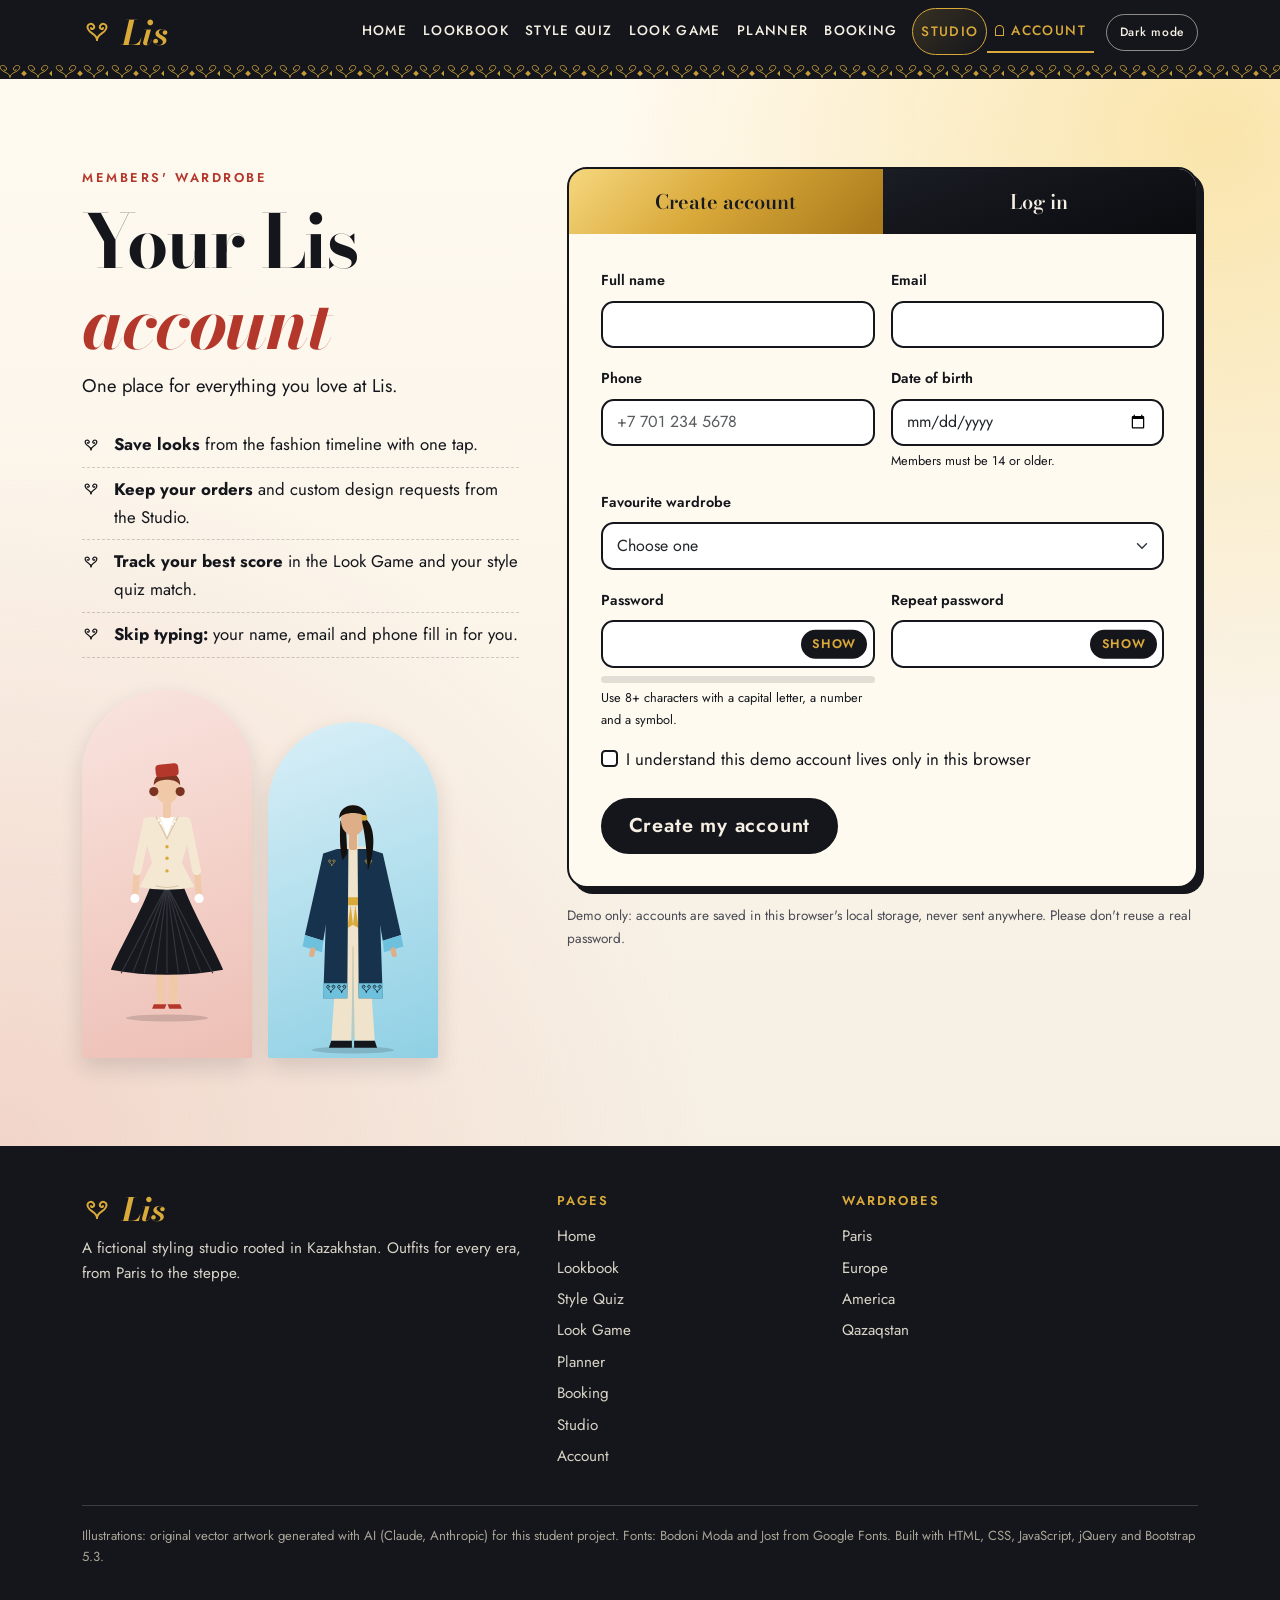
==== commit c2fe04ab: "Add files via upload" ====
--- a/account.html
+++ b/account.html
@@ -14,6 +14,7 @@
   <link href="css/lab.css" rel="stylesheet">
   <link href="css/studio.css" rel="stylesheet">
   <link href="css/account.css" rel="stylesheet">
+  <link href="css/contrast-fixes.css" rel="stylesheet">
 </head>
 <body>
   <a class="skip-link" href="#main">Skip to content</a>
@@ -37,6 +38,7 @@
           <li class="nav-item"><a class="nav-link" href="booking.html">Booking</a></li>
           <li class="nav-item"><a class="nav-link nav-link--studio" href="studio.html">Studio</a></li>
           <li class="nav-item"><a class="nav-link nav-link--account active" href="account.html" aria-current="page">Account</a></li>
+            <li class="nav-item nav-item--theme"><button class="theme-toggle" type="button" data-theme-toggle aria-pressed="false">Dark mode</button></li>
           </ul>
         </div>
       </div>
--- a/css/style.css
+++ b/css/style.css
@@ -1063,42 +1063,92 @@
 }
 
 .notice {
+  --notice-time: 5000ms;
   display: none;
-  position: sticky;
-  top: calc(var(--header-h) + 14px);
-  z-index: 45;
-  background: linear-gradient(135deg, #f6d77e 0%, #d9a93a 45%, #a8781a 100%);
-  border-bottom: 2px solid var(--ink);
-  box-shadow: var(--shadow);
-}
-
-.notice--float {
   position: fixed;
+  top: calc(var(--header-h) + 1.4rem);
+  right: 1rem;
+  z-index: 60;
+  width: min(24rem, calc(100vw - 2rem));
+  overflow: hidden;
+  background: var(--cream);
+  border: 2px solid var(--ink);
+  border-radius: 1rem;
+  box-shadow: 5px 5px 0 var(--gold);
+}
+
+.notice::after {
+  content: "";
+  position: absolute;
   left: 0;
-  right: 0;
-  top: auto;
   bottom: 0;
-  border-top: 2px solid var(--ink);
-  border-bottom: 0;
+  height: 3px;
+  width: 100%;
+  background: var(--gold);
+  transform-origin: left;
+  transform: scaleX(1);
+}
+
+.notice.is-running::after {
+  animation: notice-timer var(--notice-time) linear forwards;
+}
+
+@keyframes notice-timer {
+  to { transform: scaleX(0); }
 }
 
 .notice__inner {
   display: flex;
-  align-items: center;
-  justify-content: space-between;
-  gap: 1rem;
-  padding-block: 0.7rem;
+  align-items: flex-start;
+  gap: 0.8rem;
+  padding: 0.9rem 0.9rem 1rem 1rem;
+}
+
+.notice__inner::before {
+  content: "\2713";
+  flex: none;
+  display: grid;
+  place-items: center;
+  width: 1.9rem;
+  height: 1.9rem;
+  margin-top: 0.1rem;
+  background: var(--ink);
+  border-radius: 50%;
+  color: var(--gold);
+  font-size: 1rem;
+  font-weight: 700;
+  line-height: 1;
+}
+
+.notice__body {
+  flex: 1;
+  min-width: 0;
+}
+
+.notice__title {
+  margin: 0 0 0.1rem;
+  font-family: var(--font-display);
+  font-size: 1.15rem;
+  font-weight: 700;
+  line-height: 1.25;
 }
 
 .notice__text {
   margin: 0;
-  font-weight: 600;
+  color: #3b3d46;
+  font-size: 0.95rem;
+  line-height: 1.45;
+  overflow-wrap: anywhere;
 }
 
 .notice__link {
+  display: inline-block;
+  margin-top: 0.35rem;
   color: var(--ink);
   font-weight: 700;
   text-decoration: underline;
+  text-decoration-color: var(--gold);
+  text-decoration-thickness: 2px;
   text-underline-offset: 3px;
 }
 
@@ -1109,19 +1159,35 @@
 
 .notice__close {
   flex: none;
-  width: 2.2rem;
-  height: 2.2rem;
+  width: 1.8rem;
+  height: 1.8rem;
+  background: transparent;
+  border: 1.5px solid rgba(20, 22, 28, 0.3);
+  border-radius: 50%;
+  color: var(--ink);
+  font-size: 1.1rem;
+  line-height: 1;
+  transition: background 0.2s, color 0.2s, border-color 0.2s;
+}
+
+.notice__close:hover {
   background: var(--ink);
-  border: 0;
-  border-radius: 50%;
-  color: var(--gold);
-  font-size: 1.3rem;
-  line-height: 1;
-  transition: transform 0.2s;
-}
-
-.notice__close:hover { transform: rotate(90deg); }
-.notice__close:focus-visible { outline: 3px solid var(--ink); outline-offset: 2px; }
+  border-color: var(--ink);
+  color: var(--gold);
+}
+
+.notice__close:focus-visible {
+  outline: 3px solid var(--gold-deep);
+  outline-offset: 2px;
+}
+
+@media (max-width: 575.98px) {
+  .notice {
+    right: 0.5rem;
+    left: 0.5rem;
+    width: auto;
+  }
+}
 
 /* ---- Endterm: home "New this season" ---- */
 .season {
@@ -1202,3 +1268,136 @@
 .arch--europe { background: linear-gradient(160deg, #e8e6f6 0%, #c9c5e6 100%); }
 .arch--america { background: linear-gradient(160deg, #fbeab8 0%, #f2c75c 100%); }
 .arch--kazakh { background: linear-gradient(160deg, #d9eff7 0%, #8fd0e4 100%); }
+
+
+/* Persistent dark theme: colors remain controlled by the same design tokens. */
+:root[data-theme="dark"],
+body[data-theme="dark"] {
+  color-scheme: dark;
+  --ink: #f4eee2;
+  --paper: #171a20;
+  --cream: #242832;
+  --gold: #e3b84d;
+  --gold-deep: #d5a52e;
+  --shadow: 0 0.65rem 1.5rem rgba(0, 0, 0, 0.38);
+  --bs-body-color: var(--ink);
+  --bs-body-bg: var(--paper);
+  --bs-border-color: rgba(244, 238, 226, 0.2);
+}
+
+:root[data-theme="dark"] body,
+body[data-theme="dark"] {
+  background: var(--paper);
+  color: var(--ink);
+}
+
+[data-theme="dark"] .site-header,
+[data-theme="dark"] .site-footer {
+  background: #0d1015;
+}
+
+[data-theme="dark"] .navbar .nav-link { color: var(--ink); }
+[data-theme="dark"] .navbar .nav-link:hover,
+[data-theme="dark"] .navbar .nav-link.active { color: var(--gold); }
+[data-theme="dark"] .navbar-toggler-icon { filter: invert(1); }
+[data-theme="dark"] .text-muted,
+[data-theme="dark"] .form-text,
+[data-theme="dark"] .wardrobe__text,
+[data-theme="dark"] .look__story,
+[data-theme="dark"] .piece__description,
+[data-theme="dark"] .designer__bio,
+[data-theme="dark"] .booking__hint { color: #c2c0ba !important; }
+[data-theme="dark"] .form-control,
+[data-theme="dark"] .form-select,
+[data-theme="dark"] textarea,
+[data-theme="dark"] input:not([type="checkbox"]):not([type="radio"]),
+[data-theme="dark"] select {
+  background-color: #20242d;
+  border-color: #59606b;
+  color: var(--ink);
+}
+[data-theme="dark"] .form-control::placeholder,
+[data-theme="dark"] input::placeholder,
+[data-theme="dark"] textarea::placeholder { color: #a9a9a4; }
+[data-theme="dark"] .form-control:focus,
+[data-theme="dark"] .form-select:focus,
+[data-theme="dark"] input:focus,
+[data-theme="dark"] textarea:focus {
+  background-color: #20242d;
+  color: var(--ink);
+}
+[data-theme="dark"] .accordion,
+[data-theme="dark"] .accordion-item,
+[data-theme="dark"] .accordion-button,
+[data-theme="dark"] .card,
+[data-theme="dark"] .modal-content,
+[data-theme="dark"] .dropdown-menu {
+  --bs-accordion-bg: var(--cream);
+  --bs-accordion-color: var(--ink);
+  background-color: var(--cream);
+  color: var(--ink);
+  border-color: rgba(244, 238, 226, 0.2);
+}
+[data-theme="dark"] .accordion-button:not(.collapsed) { color: var(--gold); }
+[data-theme="dark"] .table { --bs-table-color: var(--ink); --bs-table-bg: transparent; }
+[data-theme="dark"] .theme-toggle {
+  border-color: rgba(244, 238, 226, 0.5);
+  color: var(--ink);
+}
+
+.theme-toggle {
+  display: inline-flex;
+  align-items: center;
+  justify-content: center;
+  min-height: 2.35rem;
+  margin: 0.35rem 0 0.35rem 0.75rem;
+  padding: 0.35rem 0.8rem;
+  border: 1px solid rgba(246, 239, 227, 0.55);
+  border-radius: 999px;
+  background: transparent;
+  color: var(--paper);
+  font: 500 0.75rem/1.2 var(--font-body);
+  letter-spacing: 0.06em;
+  cursor: pointer;
+}
+.theme-toggle:hover,
+.theme-toggle:focus-visible {
+  border-color: var(--gold);
+  color: var(--gold);
+}
+.theme-toggle:focus-visible { outline: 3px solid var(--gold); outline-offset: 3px; }
+
+@media (max-width: 1199.98px) {
+  .theme-toggle { margin-left: 0; }
+}
+
+[data-theme="dark"] {
+  --paris-tint: #342725;
+  --europe-tint: #29283a;
+  --america-tint: #39311f;
+  --kazakh-tint: #20343b;
+  --sky: #244452;
+  --red: #d56c5f;
+}
+[data-theme="dark"] .region-nav {
+  background: #20242d;
+  border-color: rgba(244, 238, 226, 0.2);
+}
+[data-theme="dark"] .look__sub,
+[data-theme="dark"] .lis-table caption,
+[data-theme="dark"] .form-check-label,
+[data-theme="dark"] .field-hint,
+[data-theme="dark"] .page-head__lead {
+  color: #c2c0ba;
+}
+[data-theme="dark"] .lis-table tbody th,
+[data-theme="dark"] .lis-table tbody td {
+  border-color: rgba(244, 238, 226, 0.16);
+}
+[data-theme="dark"] .spotlight {
+  background: #0d1015;
+  color: #eee7db;
+}
+[data-theme="dark"] .region__num {
+  -webkit-text-stroke-color: var(--ink);
+}
--- a/css/studio.css
+++ b/css/studio.css
@@ -77,7 +77,7 @@
 
 .studio-facts {
   display: grid;
-  gap: 0.8rem;
+  gap: 0.6rem;
   margin: 0;
   padding: 0;
   list-style: none;
@@ -85,25 +85,51 @@
 
 .studio-facts li {
   display: flex;
+  align-items: center;
+  gap: 0.9rem;
+  padding: 0.55rem 1.1rem;
+  background: rgba(255, 250, 240, 0.7);
+  border: 1.5px solid var(--ink);
+  border-radius: 999px;
+  font-size: 1rem;
+  font-weight: 500;
+}
+
+.studio-facts strong {
+  min-width: 2.2rem;
+  color: var(--gold-deep);
+  font-family: var(--font-body);
+  font-size: 1.35rem;
+  font-weight: 600;
+  font-variant-numeric: tabular-nums;
+  line-height: 1;
+  text-align: right;
+}
+
+/* ---------- shop heading ---------- */
+.shop {
+  padding-top: clamp(3rem, 8vw, 5rem);
+}
+
+.shop__head {
+  display: flex;
+  flex-wrap: wrap;
   align-items: baseline;
-  gap: 0.8rem;
-  padding: 0.8rem 1.1rem;
-  background: rgba(255, 250, 240, 0.7);
-  border: 2px solid var(--ink);
-  border-radius: 999px;
-  font-weight: 500;
-}
-
-.studio-facts strong {
-  min-width: 2.4rem;
-  font-family: var(--font-display);
-  font-size: 2rem;
-  line-height: 1;
-  background: var(--grad-gold);
-  -webkit-background-clip: text;
-  background-clip: text;
-  color: transparent;
-  -webkit-text-stroke: 0.5px var(--ink);
+  justify-content: space-between;
+  gap: 0.4rem 2rem;
+  margin-bottom: 1.8rem;
+  padding-bottom: 1.1rem;
+  border-bottom: 2px solid var(--ink);
+}
+
+.shop__head .section__title {
+  margin: 0;
+}
+
+.shop__sub {
+  margin: 0;
+  color: #3b3d46;
+  font-size: 1.05rem;
 }
 
 /* ---------- shop toolbar ---------- */
@@ -232,9 +258,10 @@
 
 .piece__price {
   margin: 0;
-  font-family: var(--font-display);
-  font-size: 1.35rem;
-  font-weight: 700;
+  font-family: var(--font-body);
+  font-size: 1.1rem;
+  font-weight: 600;
+  font-variant-numeric: tabular-nums;
 }
 
 .piece__add {
@@ -397,9 +424,9 @@
 .bag__total dt,
 .bag__total dd {
   color: var(--gold);
-  font-family: var(--font-display);
-  font-size: 1.4rem;
-  font-weight: 700;
+  font-family: var(--font-body);
+  font-size: 1.2rem;
+  font-weight: 600;
 }
 
 .bag__hint {
@@ -893,8 +920,9 @@
 }
 
 .lightbox__price {
-  font-family: var(--font-display);
-  font-size: 1.6rem;
+  font-family: var(--font-body);
+  font-size: 1.35rem;
+  font-weight: 600;
 }
 
 .lightbox__close {
@@ -947,7 +975,7 @@
 @media (max-width: 575.98px) {
   .piece { padding: 0.6rem; }
   .piece__title { font-size: 1.05rem; }
-  .piece__price { font-size: 1.1rem; }
+  .piece__price { font-size: 1rem; }
   .piece__add { width: 100%; padding-inline: 0.4rem; }
   .piece__story-tag { font-size: 0.58rem; padding-inline: 0.5rem; letter-spacing: 0.06em; }
   .piece__meta .tag { display: none; }
--- a/css/contrast-fixes.css
+++ b/css/contrast-fixes.css
@@ -0,0 +1,146 @@
+/* Contrast corrections for dark theme and mixed light/dark components.
+
+/* Light gradient hero areas must keep dark typography, even in dark mode. */
+[data-theme="dark"] .account-guest,
+[data-theme="dark"] .account-guest .page-head,
+[data-theme="dark"] .member-head,
+[data-theme="dark"] .studio-head {
+  color: #20232b !important;
+}
+[data-theme="dark"] .account-guest .page-head__title,
+[data-theme="dark"] .account-guest .page-head__lead,
+[data-theme="dark"] .account-guest .perks,
+[data-theme="dark"] .member-head .page-head__title,
+[data-theme="dark"] .member-head .page-head__lead,
+[data-theme="dark"] .studio-head .page-head__title,
+[data-theme="dark"] .studio-head .page-head__lead,
+[data-theme="dark"] .studio-head .studio-facts li {
+  color: #20232b !important;
+}
+[data-theme="dark"] .account-guest .perks li::before { filter: none; }
+
+/* White / cream cards need dark text, not the light dark-theme token. Also fix lightbox panel in dark mode. */
+[data-theme="dark"] .kcard,
+[data-theme="dark"] .kcard *,
+[data-theme="dark"] .tl-facts,
+[data-theme="dark"] .tl-facts *,
+[data-theme="dark"] .saved-card,
+[data-theme="dark"] .saved-card *,
+[data-theme="dark"] .stats__item:not(:first-child),
+[data-theme="dark"] .stats__item:not(:first-child) *,
+[data-theme="dark"] .ticket,
+[data-theme="dark"] .ticket *,
+[data-theme="dark"] .checkout,
+[data-theme="dark"] .checkout *,
+[data-theme="dark"] .lightbox__panel,
+[data-theme="dark"] .lightbox__panel * {
+  color: #20232b !important;
+}
+[data-theme="dark"] .kcard,
+[data-theme="dark"] .tl-facts,
+[data-theme="dark"] .saved-card,
+[data-theme="dark"] .ticket,
+[data-theme="dark"] .lightbox__panel {
+  background-color: #fffaf0 !important;
+}
+[data-theme="dark"] .lightbox__close {
+  color: #e3b84d !important;
+  background-color: #14161c !important;
+}
+[data-theme="dark"] .lightbox .btn-lis {
+  background-color: #14161c !important;
+  border-color: #14161c !important;
+  color: #f6efe3 !important;
+}
+
+/* Planner board cards and headings. */
+[data-theme="dark"] .column,
+[data-theme="dark"] .column--doing,
+[data-theme="dark"] .column--done {
+  color: #20232b !important;
+}
+[data-theme="dark"] .column__title,
+[data-theme="dark"] .kcard__title,
+[data-theme="dark"] .kcard__details,
+[data-theme="dark"] .kcard__details * {
+  color: #20232b !important;
+}
+[data-theme="dark"] .column__count { color: #fffaf0 !important; }
+
+/* Success / error feedback uses pale backgrounds, so use dark foregrounds. */
+[data-theme="dark"] .planner__message.is-success,
+[data-theme="dark"] .game__message.is-success,
+[data-theme="dark"] .form-success,
+[data-theme="dark"] .quiz-result .alert-success,
+[data-theme="dark"] .alert-success {
+  color: #174b25 !important;
+}
+[data-theme="dark"] .planner__message.is-error,
+[data-theme="dark"] .game__message.is-error,
+[data-theme="dark"] .alert-danger {
+  color: #741f18 !important;
+}
+[data-theme="dark"] .planner__message.is-success *,
+[data-theme="dark"] .game__message.is-success *,
+[data-theme="dark"] .form-success *,
+[data-theme="dark"] .alert-success * { color: inherit !important; }
+
+/* Floating notification: dark card with readable warm-white text. */
+[data-theme="dark"] .notice { background: #242832 !important; border-color: #f4eee2 !important; }
+[data-theme="dark"] .notice__title,
+[data-theme="dark"] .notice__text,
+[data-theme="dark"] .notice__link { color: #f6efe3 !important; }
+[data-theme="dark"] .notice__close { color: #f6efe3 !important; border-color: rgba(246,239,227,.45) !important; }
+
+/* Shopping bag is always a dark panel. */
+[data-theme="dark"] .bag,
+[data-theme="dark"] .bag * { color: #f6efe3; }
+[data-theme="dark"] .bag .bag__title,
+[data-theme="dark"] .bag .bag__price,
+[data-theme="dark"] .bag .bag__hint,
+[data-theme="dark"] .bag .bag__total dt,
+[data-theme="dark"] .bag .bag__total dd,
+[data-theme="dark"] .bag .bag__count { color: #e3b84d !important; }
+[data-theme="dark"] .bag .qty__btn { color: #e3b84d !important; }
+[data-theme="dark"] .bag .qty__btn:hover { color: #171a20 !important; }
+
+/* Account tabs: inactive tab is on a dark strip; active tab is gold. */
+.auth__tab { color: #f6efe3 !important; }
+.auth__tab.is-active { color: #171a20 !important; }
+[data-theme="dark"] .auth__tab { color: #f6efe3 !important; }
+[data-theme="dark"] .auth__tab.is-active { color: #171a20 !important; }
+[data-theme="dark"] .auth__panel { color: #f6efe3; }
+[data-theme="dark"] .auth__panel label,
+[data-theme="dark"] .auth__panel .form-text,
+[data-theme="dark"] .auth__panel .field-hint { color: #e7e0d4 !important; }
+
+/* Secondary text on dark surfaces. */
+[data-theme="dark"] .bag__sums dt,
+[data-theme="dark"] .bag__empty,
+[data-theme="dark"] .shop__sub,
+[data-theme="dark"] .column__empty { color: #d8d2c7 !important; }
+
+/* Ensure controls and disabled-looking buttons remain legible. */
+[data-theme="dark"] button:disabled,
+[data-theme="dark"] .btn:disabled,
+[data-theme="dark"] .btn.disabled { opacity: .72 !important; }
+[data-theme="dark"] .kcard__btn,
+[data-theme="dark"] .column .btn { color: #20232b !important; }
+
+/* Navbar Studio button active/hover state in dark mode */
+[data-theme="dark"] .navbar .nav-link--studio:hover,
+[data-theme="dark"] .navbar .nav-link--studio.active {
+  color: #171a20 !important;
+}
+
+/* Shop and timeline toolbar text in dark mode */
+[data-theme="dark"] .shop-toolbar,
+[data-theme="dark"] .shop-toolbar label,
+[data-theme="dark"] .shop-toolbar legend,
+[data-theme="dark"] .shop-toolbar .shop-count,
+[data-theme="dark"] .timeline-tools,
+[data-theme="dark"] .timeline-tools label,
+[data-theme="dark"] .timeline-tools legend,
+[data-theme="dark"] .timeline-tools .timeline-count {
+  color: #20232b !important;
+}
